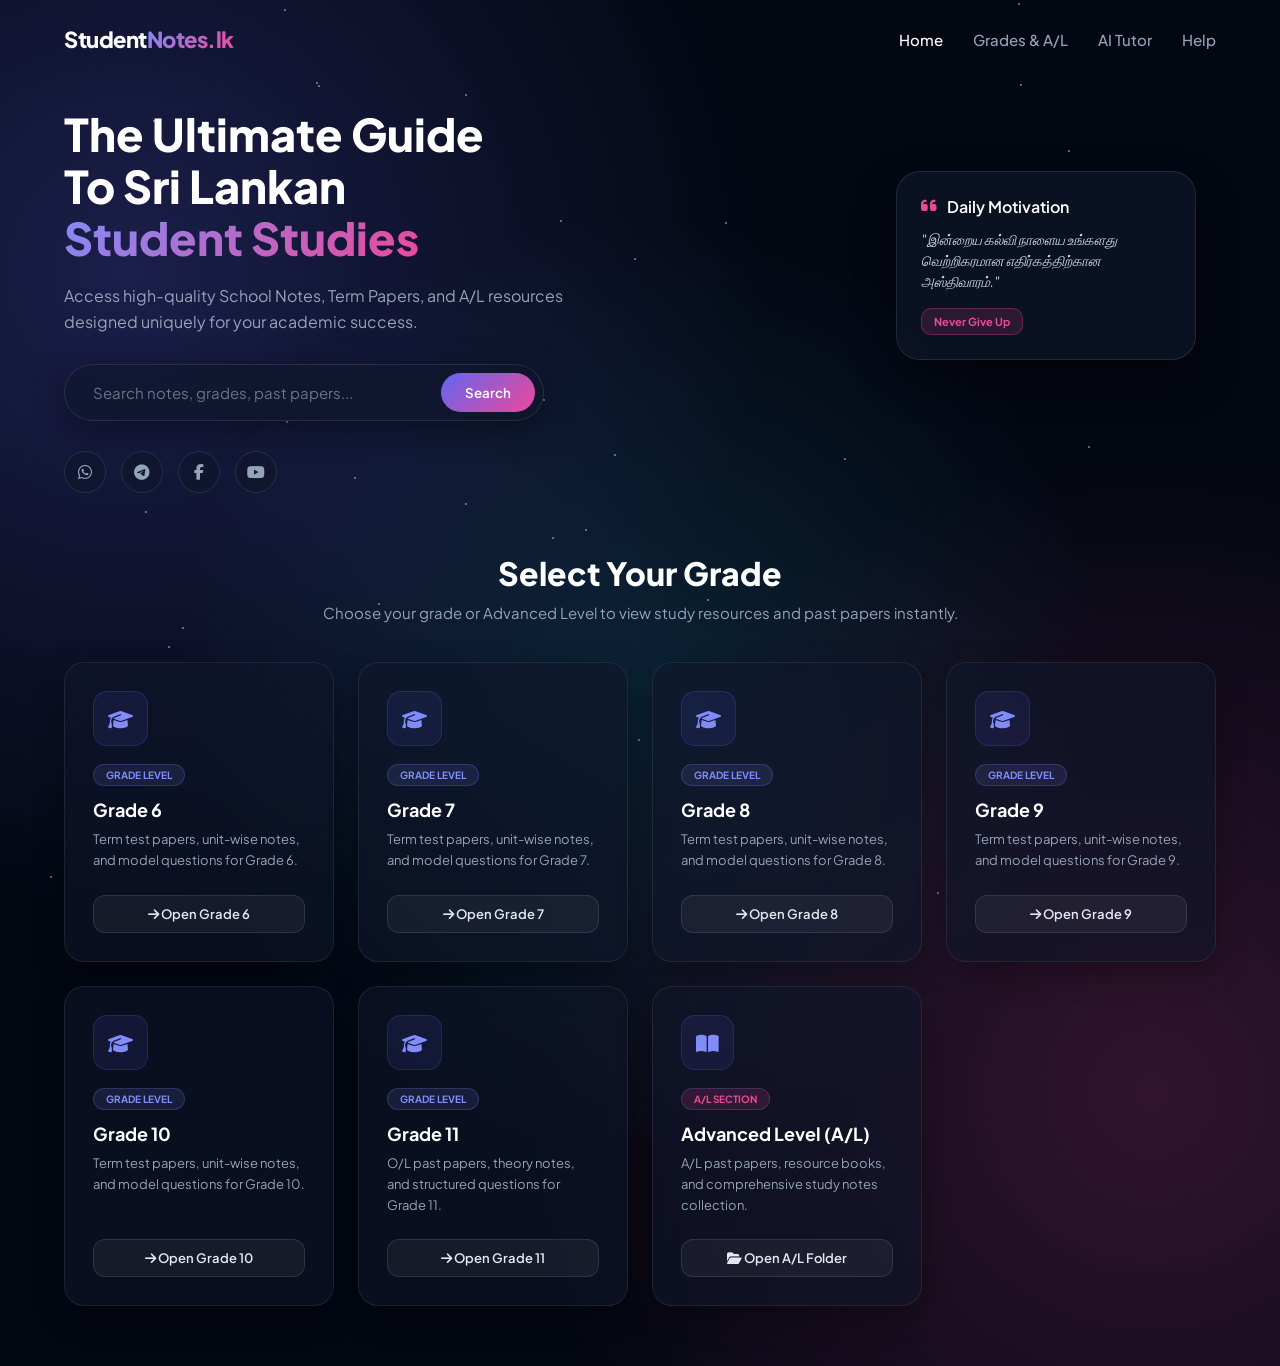
==== index.html @ 85760f51 "Update index.html" ====
<!DOCTYPE html>
<html lang="ta">
<head>
    <meta charset="UTF-8">
    <meta name="viewport" content="width=device-width, initial-scale=1.0">
    <title>StudentNotes.lk | Sri Lanka's Study Hub</title>
    <link rel="stylesheet" href="style.css">
    <link href="https://fonts.googleapis.com/css2?family=Plus+Jakarta+Sans:wght@400;500;600;700;800&display=swap" rel="stylesheet">
    <link rel="stylesheet" href="https://cdnjs.cloudflare.com/ajax/libs/font-awesome/6.4.0/css/all.min.css">
    <style>
        /* AI Tutor Modal Styles */
        .ai-modal {
            display: none;
            position: fixed;
            top: 0;
            left: 0;
            width: 100%;
            height: 100%;
            background: rgba(3, 7, 18, 0.8);
            backdrop-filter: blur(8px);
            z-index: 1000;
            justify-content: center;
            align-items: center;
        }
        .ai-modal-content {
            background: rgba(15, 23, 42, 0.95);
            border: 1px solid rgba(255, 255, 255, 0.1);
            width: 90%;
            max-width: 480px;
            border-radius: 24px;
            padding: 24px;
            box-shadow: 0 20px 40px rgba(0, 0, 0, 0.5);
            color: #ffffff;
        }
        .ai-modal-header {
            display: flex;
            justify-content: space-between;
            align-items: center;
            margin-bottom: 20px;
        }
        .ai-modal-header h3 {
            font-size: 18px;
            color: #818cf8;
        }
        .close-btn {
            background: transparent;
            border: none;
            color: #94a3b8;
            font-size: 20px;
            cursor: pointer;
        }
        .ai-chat-box {
            background: rgba(3, 7, 18, 0.6);
            border: 1px solid rgba(255, 255, 255, 0.05);
            border-radius: 16px;
            padding: 15px;
            height: 280px;
            overflow-y: auto;
            margin-bottom: 15px;
            display: flex;
            flex-direction: column;
            gap: 12px;
            font-size: 14px;
        }
        .ai-msg {
            background: rgba(129, 140, 248, 0.15);
            padding: 10px 14px;
            border-radius: 12px;
            color: #e2e8f0;
            max-width: 85%;
            line-height: 1.5;
        }
        .user-msg {
            background: rgba(236, 72, 153, 0.15);
            padding: 10px 14px;
            border-radius: 12px;
            color: #e2e8f0;
            max-width: 85%;
            align-self: flex-end;
            line-height: 1.5;
        }
        .ai-input-area {
            display: flex;
            gap: 10px;
        }
        .ai-input-area input {
            flex: 1;
            background: rgba(3, 7, 18, 0.8);
            border: 1px solid rgba(255, 255, 255, 0.1);
            padding: 10px 15px;
            border-radius: 12px;
            color: #fff;
            outline: none;
            font-size: 14px;
        }
        .ai-input-area button {
            background: linear-gradient(135deg, #6366f1, #ec4899);
            color: white;
            border: none;
            padding: 10px 18px;
            border-radius: 12px;
            font-weight: 600;
            cursor: pointer;
        }
    </style>
</head>
<body>

    <!-- Live Stars Container (Live Wallpaper Effect) -->
    <div id="stars-container"></div>

    <!-- Navigation Bar -->
    <header class="navbar">
        <div class="logo">Student<span>Notes.lk</span></div>
        <nav class="nav-links">
            <a href="index.html" class="active">Home</a>
            <a href="#resources">Grades & A/L</a>
            <a href="#" onclick="openAITutor(event)">AI Tutor</a>
            <a href="#">Help</a>
        </nav>
    </header>

    <!-- Main Hero Section -->
    <section class="hero-section">
        <div class="hero-left">
            <h1>The Ultimate Guide <br>To Sri Lankan <br><span>Student Studies</span></h1>
            <p>Access high-quality School Notes, Term Papers, and A/L resources designed uniquely for your academic success.</p>
            
            <div class="subscribe-box">
                <input type="text" placeholder="Search notes, grades, past papers...">
                <button class="btn-enter">Search</button>
            </div>

            <div class="social-icons">
                <a href="#"><i class="fa-brands fa-whatsapp"></i></a>
                <a href="#"><i class="fa-brands fa-telegram"></i></a>
                <a href="#"><i class="fa-brands fa-facebook-f"></i></a>
                <a href="#"><i class="fa-brands fa-youtube"></i></a>
            </div>
        </div>

        <!-- Daily Motivation Card -->
        <div class="hero-right">
            <div class="floating-card card-1">
                <div class="card-header">
                    <i class="fa-solid fa-quote-left"></i>
                    <span>Daily Motivation</span>
                </div>
                <p class="card-text">"இன்றைய கல்வி நாளைய உங்களது வெற்றிகரமான எதிர்கத்திற்கான அஸ்திவாரம்."</p>
                <div class="ai-badge">Never Give Up</div>
            </div>
        </div>
    </section>

    <!-- Resources Section -->
    <section class="resources-section" id="resources">
        <div class="section-header">
            <h2>Select Your Grade</h2>
            <p>Choose your grade or Advanced Level to view study resources and past papers instantly.</p>
        </div>

        <div class="resource-grid">
            <!-- Grade 6 -->
            <div class="resource-card" onclick="openGradePage('Grade 6')">
                <div class="res-icon"><i class="fa-solid fa-graduation-cap"></i></div>
                <span class="badge">Grade Level</span>
                <h3>Grade 6</h3>
                <p>Term test papers, unit-wise notes, and model questions for Grade 6.</p>
                <div class="btn-download"><i class="fa-solid fa-arrow-right"></i> Open Grade 6</div>
            </div>

            <!-- Grade 7 -->
            <div class="resource-card" onclick="openGradePage('Grade 7')">
                <div class="res-icon"><i class="fa-solid fa-graduation-cap"></i></div>
                <span class="badge">Grade Level</span>
                <h3>Grade 7</h3>
                <p>Term test papers, unit-wise notes, and model questions for Grade 7.</p>
                <div class="btn-download"><i class="fa-solid fa-arrow-right"></i> Open Grade 7</div>
            </div>

            <!-- Grade 8 -->
            <div class="resource-card" onclick="openGradePage('Grade 8')">
                <div class="res-icon"><i class="fa-solid fa-graduation-cap"></i></div>
                <span class="badge">Grade Level</span>
                <h3>Grade 8</h3>
                <p>Term test papers, unit-wise notes, and model questions for Grade 8.</p>
                <div class="btn-download"><i class="fa-solid fa-arrow-right"></i> Open Grade 8</div>
            </div>

            <!-- Grade 9 -->
            <div class="resource-card" onclick="openGradePage('Grade 9')">
                <div class="res-icon"><i class="fa-solid fa-graduation-cap"></i></div>
                <span class="badge">Grade Level</span>
                <h3>Grade 9</h3>
                <p>Term test papers, unit-wise notes, and model questions for Grade 9.</p>
                <div class="btn-download"><i class="fa-solid fa-arrow-right"></i> Open Grade 9</div>
            </div>

            <!-- Grade 10 -->
            <div class="resource-card" onclick="openGradePage('Grade 10')">
                <div class="res-icon"><i class="fa-solid fa-graduation-cap"></i></div>
                <span class="badge">Grade Level</span>
                <h3>Grade 10</h3>
                <p>Term test papers, unit-wise notes, and model questions for Grade 10.</p>
                <div class="btn-download"><i class="fa-solid fa-arrow-right"></i> Open Grade 10</div>
            </div>

            <!-- Grade 11 -->
            <div class="resource-card" onclick="openGradePage('Grade 11')">
                <div class="res-icon"><i class="fa-solid fa-graduation-cap"></i></div>
                <span class="badge">Grade Level</span>
                <h3>Grade 11</h3>
                <p>O/L past papers, theory notes, and structured questions for Grade 11.</p>
                <div class="btn-download"><i class="fa-solid fa-arrow-right"></i> Open Grade 11</div>
            </div>

            <!-- Advanced Level (A/L) -->
            <div class="resource-card" onclick="window.open('https://drive.google.com/drive/folders/1j67V_FMNa8408ADqx88VhnycZk-hFXDH?usp=drive_link', '_blank')">
                <div class="res-icon"><i class="fa-solid fa-book-open"></i></div>
                <span class="badge" style="color: #ec4899; background: rgba(236,72,153,0.15);">A/L Section</span>
                <h3>Advanced Level (A/L)</h3>
                <p>A/L past papers, resource books, and comprehensive study notes collection.</p>
                <div class="btn-download"><i class="fa-solid fa-folder-open"></i> Open A/L Folder</div>
            </div>
        </div>
    </section>

    <!-- AI Tutor Popup Modal -->
    <div id="aiModal" class="ai-modal">
        <div class="ai-modal-content">
            <div class="ai-modal-header">
                <h3><i class="fa-solid fa-robot"></i> StudentNotes AI Tutor</h3>
                <button class="close-btn" onclick="closeAITutor()">&times;</button>
            </div>
            <div class="ai-chat-box" id="aiChatBox">
                <div class="ai-msg">வணக்கம்! நான் உங்களது AI Tutor. இலங்கைச் பாடத்திட்டக் கல்வி சந்தேகங்களைக் கேட்கலாம்.</div>
            </div>
            <div class="ai-input-area">
                <input type="text" id="aiUserInput" placeholder="உங்கள் கேள்வியைக் கேட்கவும்..." onkeypress="handleKeyPress(event)">
                <button onclick="sendAIMessage()">Send</button>
            </div>
        </div>
    </div>

    <!-- JavaScript with Gemini API Integration -->
    <script>
        function openGradePage(gradeName) {
            localStorage.setItem('selectedGrade', gradeName);
            window.location.href = 'grade-detail.html';
        }

        function openAITutor(event) {
            event.preventDefault();
            document.getElementById('aiModal').style.display = 'flex';
        }

        function closeAITutor() {
            document.getElementById('aiModal').style.display = 'none';
        }

        function handleKeyPress(event) {
            if (event.key === 'Enter') {
                sendAIMessage();
            }
        }

        async function sendAIMessage() {
            const inputField = document.getElementById('aiUserInput');
            const chatBox = document.getElementById('aiChatBox');
            const userText = inputField.value.trim();

            if (userText === '') return;

            // User Message Display
            const userDiv = document.createElement('div');
            userDiv.className = 'user-msg';
            userDiv.textContent = userText;
            chatBox.appendChild(userDiv);

            inputField.value = '';
            chatBox.scrollTop = chatBox.scrollHeight;

            // Loading State
            const loadingDiv = document.createElement('div');
            loadingDiv.className = 'ai-msg';
            loadingDiv.id = 'loadingMsg';
            loadingDiv.textContent = "யோசிக்கிறது...";
            chatBox.appendChild(loadingDiv);
            chatBox.scrollTop = chatBox.scrollHeight;

            try {
                // IMPORTANT: Replace 'YOUR_GEMINI_API_KEY' with your actual Google Gemini API Key
                const apiKey = "YOUR_GEMINI_API_KEY"; 
                const response = await fetch(`https://generativelanguage.googleapis.com/v1beta/models/gemini-1.5-flash:generateContent?key=${apiKey}`, {
                    method: 'POST',
                    headers: { 'Content-Type': 'application/json' },
                    body: JSON.stringify({
                        contents: [{
                            parts: [{ 
                                text: "You are a helpful educational AI tutor for Sri Lankan students (Grades 6-11 and A/L). Give a clear, helpful, and concise answer in Tamil or English to the following student question: " + userText 
                            }]
                        }]
                    })
                });

                const data = await response.json();
                chatBox.removeChild(loadingDiv);

                const aiText = data.candidates?.[0]?.content?.parts?.[0]?.text || "மன்னிக்கவும், இப்போது பதிலளிக்க முடியவில்லை.";

                // AI Response Display
                const aiDiv = document.createElement('div');
                aiDiv.className = 'ai-msg';
                aiDiv.textContent = aiText;
                chatBox.appendChild(aiDiv);
                chatBox.scrollTop = chatBox.scrollHeight;

            } catch (error) {
                chatBox.removeChild(loadingDiv);
                const errorDiv = document.createElement('div');
                errorDiv.className = 'ai-msg';
                errorDiv.textContent = "இணைப்புப் பிழை ஏற்பட்டது. பின்னர் முயற்சிக்கவும்.";
                chatBox.appendChild(errorDiv);
                chatBox.scrollTop = chatBox.scrollHeight;
            }
        }

        // Search Functionality
        const searchInput = document.querySelector('.subscribe-box input');
        const searchBtn = document.querySelector('.btn-enter');
        const resourceCards = document.querySelectorAll('.resource-card');

        function performSearch() {
            const query = searchInput.value.toLowerCase().trim();
            resourceCards.forEach(card => {
                const title = card.querySelector('h3').textContent.toLowerCase();
                const desc = card.querySelector('p').textContent.toLowerCase();
                if (title.includes(query) || desc.includes(query)) {
                    card.style.display = 'flex';
                } else {
                    card.style.display = 'none';
                }
            });
        }

        searchBtn.addEventListener('click', performSearch);
        searchInput.addEventListener('keyup', () => {
            performSearch();
        });

        // Generating Dynamic Moving Stars for Live Wallpaper Effect
        const starsContainer = document.getElementById('stars-container');
        const numberOfStars = 50;

        for (let i = 0; i < numberOfStars; i++) {
            const star = document.createElement('div');
            star.className = 'star';
            star.style.top = Math.random() * 100 + 'vh';
            star.style.left = Math.random() * 100 + 'vw';
            star.style.animationDuration = (Math.random() * 3 + 2) + 's';
            star.style.animationDelay = (Math.random() * 5) + 's';
            starsContainer.appendChild(star);
        }
    </script>
</body>
</html>
---- style.css ----
* {
    margin: 0;
    padding: 0;
    box-sizing: border-box;
    font-family: 'Plus Jakarta Sans', sans-serif;
}

/* Modern Glassmorphism & Galaxy Background */
body {
    background-color: #030712;
    background-image: 
        radial-gradient(circle at 10% 20%, rgba(99, 102, 241, 0.25) 0%, transparent 40%),
        radial-gradient(circle at 90% 80%, rgba(236, 72, 153, 0.2) 0%, transparent 40%),
        radial-gradient(circle at 50% 50%, rgba(56, 189, 248, 0.15) 0%, transparent 50%);
    color: #e2e8f0;
    min-height: 100vh;
    overflow-x: hidden;
    display: flex;
    flex-direction: column;
    align-items: center;
    position: relative;
}

/* Navbar */
.navbar {
    width: 90%;
    max-width: 1200px;
    display: flex;
    justify-content: space-between;
    align-items: center;
    padding: 25px 0;
    z-index: 10;
}

.logo {
    font-size: 22px;
    font-weight: 800;
    color: #ffffff;
    letter-spacing: -0.5px;
}

.logo span {
    background: linear-gradient(135deg, #818cf8, #ec4899);
    -webkit-background-clip: text;
    -webkit-text-fill-color: transparent;
}

.nav-links {
    display: flex;
    gap: 30px;
}

.nav-links a {
    text-decoration: none;
    color: #94a3b8;
    font-size: 15px;
    font-weight: 500;
    transition: color 0.3s;
}

.nav-links a:hover, .nav-links a.active {
    color: #ffffff;
}

/* Hero Section */
.hero-section {
    width: 90%;
    max-width: 1200px;
    display: flex;
    justify-content: space-between;
    align-items: center;
    margin-top: 30px;
    gap: 40px;
    z-index: 10;
}

.hero-left {
    flex: 1;
}

.hero-left h1 {
    font-size: 45px;
    font-weight: 800;
    color: #ffffff;
    line-height: 1.15;
    margin-bottom: 20px;
}

.hero-left h1 span {
    background: linear-gradient(135deg, #818cf8, #ec4899);
    -webkit-background-clip: text;
    -webkit-text-fill-color: transparent;
}

.hero-left p {
    font-size: 16px;
    line-height: 1.6;
    color: #94a3b8;
    margin-bottom: 30px;
}

/* Modern Glass Search Box */
.subscribe-box {
    display: flex;
    background: rgba(15, 23, 42, 0.6);
    backdrop-filter: blur(12px);
    border: 1px solid rgba(255, 255, 255, 0.1);
    padding: 8px;
    border-radius: 50px;
    max-width: 480px;
    margin-bottom: 30px;
    box-shadow: 0 8px 32px rgba(0, 0, 0, 0.37);
}

.subscribe-box input {
    flex: 1;
    background: transparent;
    border: none;
    padding: 10px 20px;
    color: #ffffff;
    font-size: 15px;
    outline: none;
}

.subscribe-box input::placeholder {
    color: #64748b;
}

.btn-enter {
    background: linear-gradient(135deg, #6366f1, #ec4899);
    color: white;
    border: none;
    padding: 10px 24px;
    border-radius: 40px;
    font-weight: 600;
    cursor: pointer;
    transition: opacity 0.3s;
}

.btn-enter:hover {
    opacity: 0.9;
}

/* Social Icons */
.social-icons {
    display: flex;
    gap: 15px;
}

.social-icons a {
    width: 42px;
    height: 42px;
    background: rgba(15, 23, 42, 0.6);
    backdrop-filter: blur(12px);
    border: 1px solid rgba(255, 255, 255, 0.1);
    display: flex;
    align-items: center;
    justify-content: center;
    border-radius: 50%;
    color: #94a3b8;
    text-decoration: none;
    transition: all 0.3s;
}

.social-icons a:hover {
    color: #ffffff;
    border-color: #818cf8;
    transform: translateY(-2px);
}

/* Right Side Floating Card */
.hero-right {
    flex: 1;
    position: relative;
    height: 300px;
}

.floating-card {
    position: absolute;
    background: rgba(15, 23, 42, 0.7);
    backdrop-filter: blur(16px);
    border: 1px solid rgba(255, 255, 255, 0.1);
    border-radius: 24px;
    padding: 24px;
    box-shadow: 0 20px 40px rgba(0, 0, 0, 0.4);
}

.card-1 {
    width: 300px;
    top: 20px;
    right: 20px;
}

.card-header {
    display: flex;
    align-items: center;
    gap: 10px;
    color: #ffffff;
    font-weight: 600;
    margin-bottom: 12px;
}

.card-header i {
    color: #ec4899;
    font-size: 18px;
}

.card-text {
    font-size: 14px;
    color: #cbd5e1;
    margin-bottom: 16px;
    font-style: italic;
    line-height: 1.5;
}

.ai-badge {
    background: rgba(236, 72, 153, 0.15);
    color: #ec4899;
    border: 1px solid rgba(236, 72, 153, 0.3);
    padding: 6px 12px;
    border-radius: 10px;
    font-size: 11px;
    font-weight: 700;
    display: inline-block;
}

/* Resources Section */
.resources-section {
    width: 90%;
    max-width: 1200px;
    margin: 60px auto;
    z-index: 10;
}

.section-header {
    text-align: center;
    margin-bottom: 40px;
}

.section-header h2 {
    color: #ffffff;
    font-size: 32px;
    font-weight: 800;
    margin-bottom: 10px;
}

.section-header p {
    color: #94a3b8;
    font-size: 15px;
}

.resource-grid {
    display: grid;
    grid-template-columns: repeat(auto-fit, minmax(240px, 1fr));
    gap: 24px;
}

/* Modern Glass Cards */
.resource-card {
    background: rgba(15, 23, 42, 0.6);
    backdrop-filter: blur(16px);
    border: 1px solid rgba(255, 255, 255, 0.08);
    border-radius: 20px;
    padding: 28px;
    box-shadow: 0 10px 30px rgba(0, 0, 0, 0.3);
    display: flex;
    flex-direction: column;
    align-items: flex-start;
    transition: all 0.3s ease;
    cursor: pointer;
}

.resource-card:hover {
    transform: translateY(-6px);
    border-color: rgba(129, 140, 248, 0.4);
    box-shadow: 0 20px 40px rgba(99, 102, 241, 0.2);
}

.res-icon {
    font-size: 20px;
    color: #818cf8;
    background: rgba(99, 102, 241, 0.1);
    border: 1px solid rgba(99, 102, 241, 0.2);
    padding: 14px;
    border-radius: 14px;
    margin-bottom: 18px;
}

.badge {
    background: rgba(129, 140, 248, 0.12);
    color: #818cf8;
    border: 1px solid rgba(129, 140, 248, 0.2);
    font-size: 10px;
    font-weight: 700;
    padding: 4px 12px;
    border-radius: 20px;
    margin-bottom: 12px;
    text-transform: uppercase;
}

.resource-card h3 {
    color: #ffffff;
    font-size: 18px;
    font-weight: 700;
    margin-bottom: 8px;
}

.resource-card p {
    color: #94a3b8;
    font-size: 13px;
    line-height: 1.6;
    margin-bottom: 24px;
    flex: 1;
}

.btn-download {
    background: rgba(255, 255, 255, 0.05);
    color: #e2e8f0;
    border: 1px solid rgba(255, 255, 255, 0.1);
    text-decoration: none;
    padding: 10px 18px;
    border-radius: 12px;
    font-size: 13px;
    font-weight: 600;
    width: 100%;
    text-align: center;
    transition: all 0.3s ease;
}

.resource-card:hover .btn-download {
    color: #ffffff;
    background: linear-gradient(135deg, #6366f1, #ec4899);
    border-color: transparent;
    box-shadow: 0 4px 15px rgba(99, 102, 241, 0.4);
}

/* Live Stars Animation Styles */
#stars-container {
    position: fixed;
    top: 0;
    left: 0;
    width: 100%;
    height: 100%;
    pointer-events: none;
    z-index: 1;
    overflow: hidden;
}

.star {
    position: absolute;
    width: 2px;
    height: 2px;
    background: #ffffff;
    border-radius: 50%;
    animation: twinkleStar linear infinite;
    opacity: 0.5;
}

@keyframes twinkleStar {
    0% {
        transform: translateY(0px) scale(0.8);
        opacity: 0.2;
    }
    50% {
        transform: translateY(-20px) scale(1.2);
        opacity: 1;
    }
    100% {
        transform: translateY(-40px) scale(0.8);
        opacity: 0.2;
    }
}

/* Mobile Responsiveness */
@media (max-width: 768px) {
    .hero-section {
        flex-direction: column;
        text-align: center;
    }
    .hero-left h1 {
        font-size: 34px;
    }
    .subscribe-box {
        margin: 0 auto 30px auto;
    }
    .social-icons {
        justify-content: center;
    }
    .hero-right {
        display: none;
    }
}
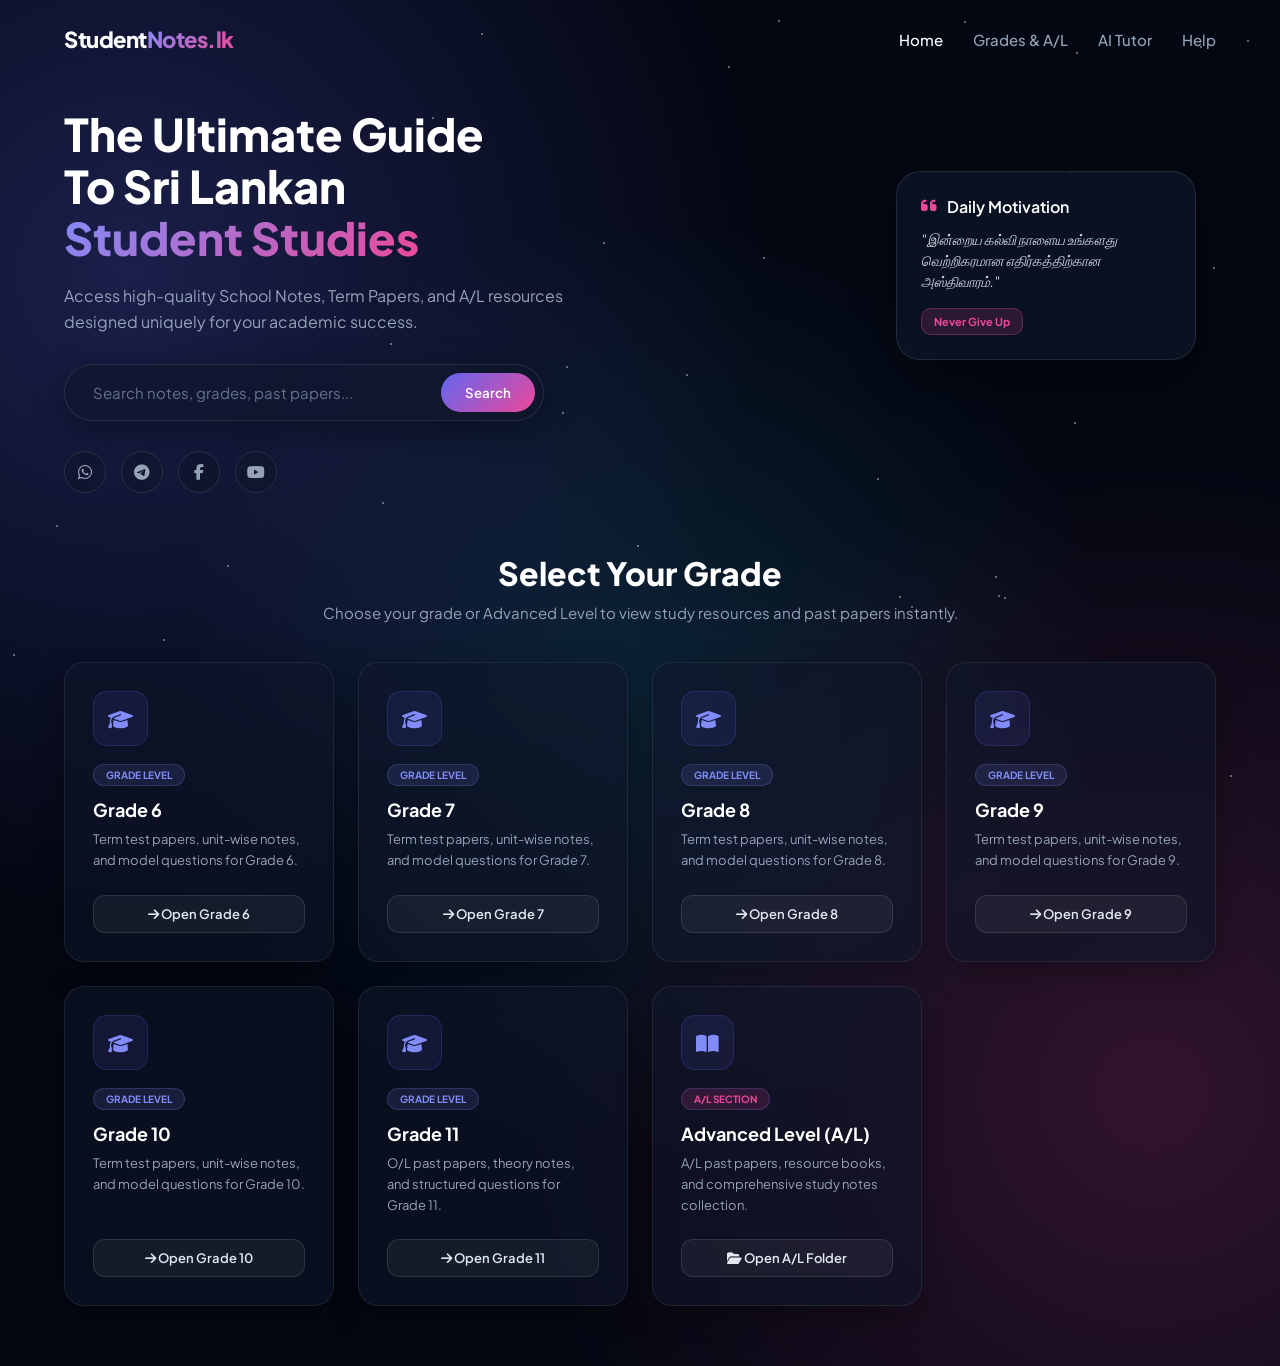
==== commit 68d5d4d3: "Update index.html" ====
--- a/index.html
+++ b/index.html
@@ -284,20 +284,21 @@
             const loadingDiv = document.createElement('div');
             loadingDiv.className = 'ai-msg';
             loadingDiv.id = 'loadingMsg';
-            loadingDiv.textContent = "யோசிக்கிறது...";
+            loadingDiv.textContent = "பதில் தயாரிக்கப்படுகிறது...";
             chatBox.appendChild(loadingDiv);
             chatBox.scrollTop = chatBox.scrollHeight;
 
             try {
-                // IMPORTANT: Replace 'YOUR_GEMINI_API_KEY' with your actual Google Gemini API Key
+                // உங்கள் AI Studio API Key-ஐ இங்கே கொடுக்கவும் (உதாரணம்: "AIzaSy...")
                 const apiKey = "YOUR_GEMINI_API_KEY"; 
+                
                 const response = await fetch(`https://generativelanguage.googleapis.com/v1beta/models/gemini-1.5-flash:generateContent?key=${apiKey}`, {
                     method: 'POST',
                     headers: { 'Content-Type': 'application/json' },
                     body: JSON.stringify({
                         contents: [{
                             parts: [{ 
-                                text: "You are a helpful educational AI tutor for Sri Lankan students (Grades 6-11 and A/L). Give a clear, helpful, and concise answer in Tamil or English to the following student question: " + userText 
+                                text: "You are an AI educational tutor for Sri Lankan students. Answer this student's question clearly in Tamil or English: " + userText 
                             }]
                         }]
                     })
@@ -306,7 +307,7 @@
                 const data = await response.json();
                 chatBox.removeChild(loadingDiv);
 
-                const aiText = data.candidates?.[0]?.content?.parts?.[0]?.text || "மன்னிக்கவும், இப்போது பதிலளிக்க முடியவில்லை.";
+                const aiText = data.candidates?.[0]?.content?.parts?.[0]?.text || "மன்னிக்கவும், உங்களது கேள்விக்கு இப்போது பதிலளிக்க முடியவில்லை.";
 
                 // AI Response Display
                 const aiDiv = document.createElement('div');
@@ -319,7 +320,7 @@
                 chatBox.removeChild(loadingDiv);
                 const errorDiv = document.createElement('div');
                 errorDiv.className = 'ai-msg';
-                errorDiv.textContent = "இணைப்புப் பிழை ஏற்பட்டது. பின்னர் முயற்சிக்கவும்.";
+                errorDiv.textContent = "இணைய இணைப்புச் சிக்கல் ஏற்பட்டுள்ளது.";
                 chatBox.appendChild(errorDiv);
                 chatBox.scrollTop = chatBox.scrollHeight;
             }
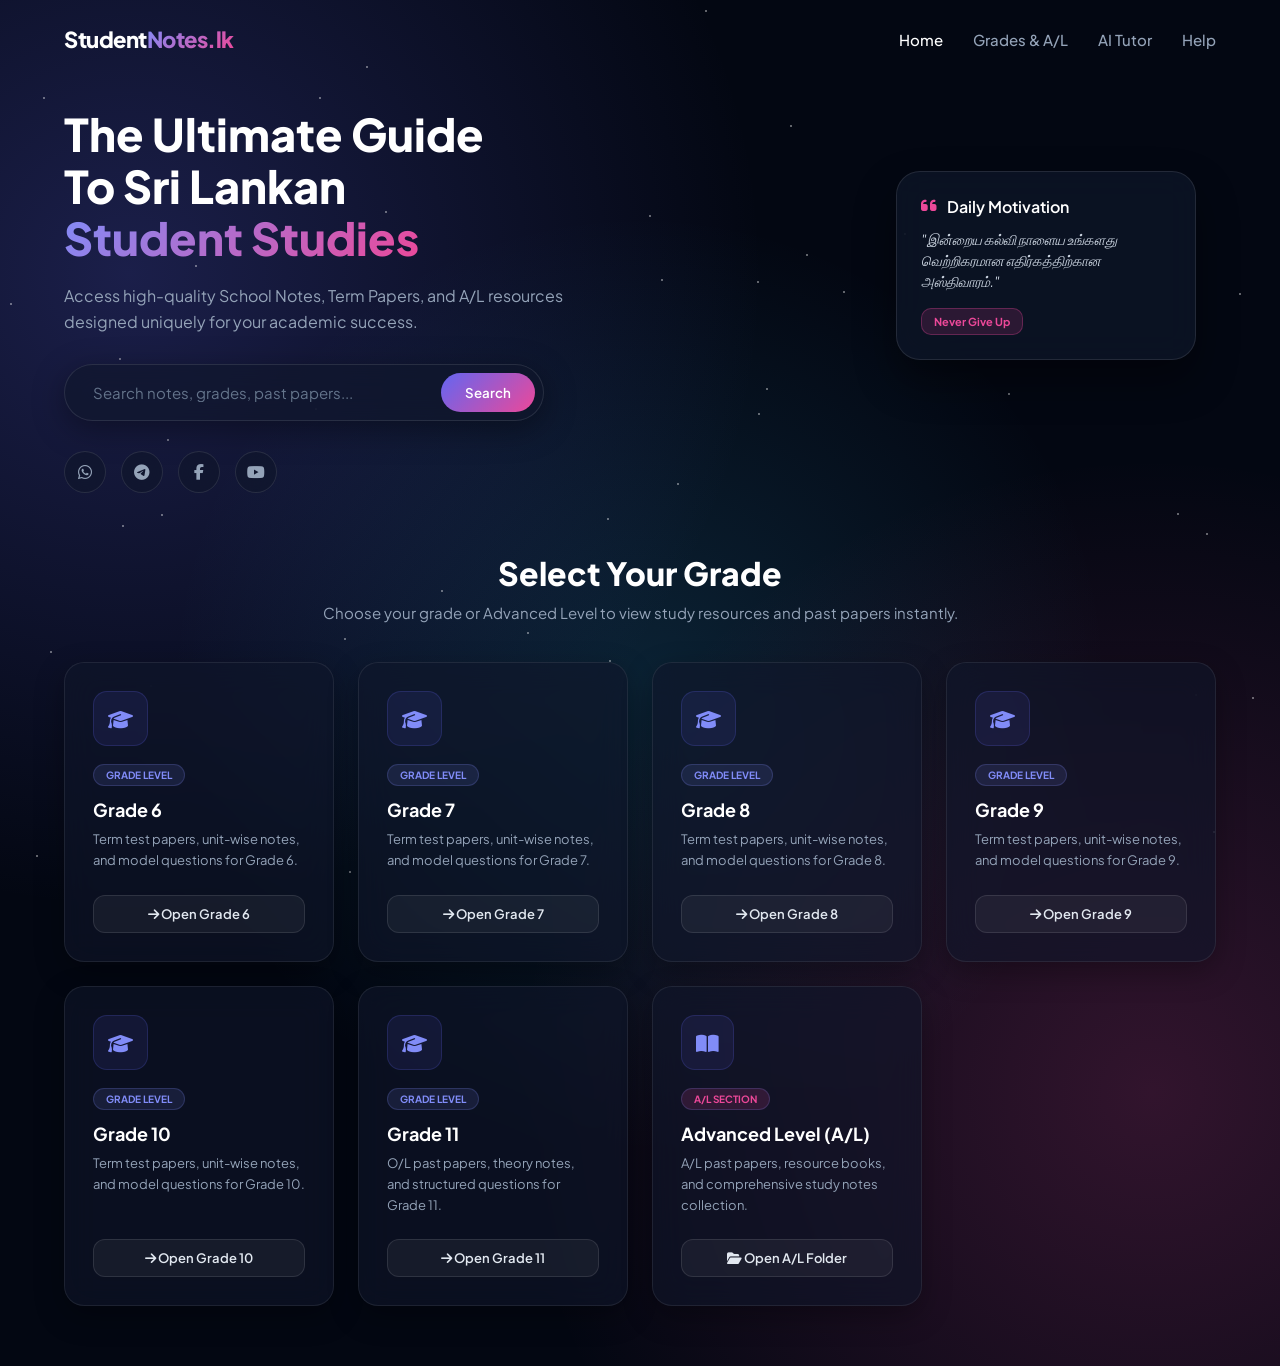
==== commit 32fe75e9: "Update index.html" ====
--- a/index.html
+++ b/index.html
@@ -152,7 +152,7 @@
         </div>
     </section>
 
-    <!-- Resources Section -->
+    <!-- Resources Section - Grades 6 to 11 & Advanced Level -->
     <section class="resources-section" id="resources">
         <div class="section-header">
             <h2>Select Your Grade</h2>
@@ -242,7 +242,7 @@
         </div>
     </div>
 
-    <!-- JavaScript with Gemini API Integration -->
+    <!-- JavaScript for Grade Selection, Search Filter, Live Stars & Smart AI Tutor -->
     <script>
         function openGradePage(gradeName) {
             localStorage.setItem('selectedGrade', gradeName);
@@ -264,19 +264,20 @@
             }
         }
 
-        async function sendAIMessage() {
+        function sendAIMessage() {
             const inputField = document.getElementById('aiUserInput');
             const chatBox = document.getElementById('aiChatBox');
-            const userText = inputField.value.trim();
+            const userText = inputField.value.trim().toLowerCase();
 
             if (userText === '') return;
 
             // User Message Display
             const userDiv = document.createElement('div');
             userDiv.className = 'user-msg';
-            userDiv.textContent = userText;
+            userDiv.textContent = inputField.value;
             chatBox.appendChild(userDiv);
 
+            const originalQuery = inputField.value;
             inputField.value = '';
             chatBox.scrollTop = chatBox.scrollHeight;
 
@@ -284,30 +285,31 @@
             const loadingDiv = document.createElement('div');
             loadingDiv.className = 'ai-msg';
             loadingDiv.id = 'loadingMsg';
-            loadingDiv.textContent = "பதில் தயாரிக்கப்படுகிறது...";
+            loadingDiv.textContent = "பதில் தேடப்படுகிறது...";
             chatBox.appendChild(loadingDiv);
             chatBox.scrollTop = chatBox.scrollHeight;
 
-            try {
-                // உங்கள் AI Studio API Key-ஐ இங்கே கொடுக்கவும் (உதாரணம்: "AIzaSy...")
-                const apiKey = "YOUR_GEMINI_API_KEY"; 
-                
-                const response = await fetch(`https://generativelanguage.googleapis.com/v1beta/models/gemini-1.5-flash:generateContent?key=${apiKey}`, {
-                    method: 'POST',
-                    headers: { 'Content-Type': 'application/json' },
-                    body: JSON.stringify({
-                        contents: [{
-                            parts: [{ 
-                                text: "You are an AI educational tutor for Sri Lankan students. Answer this student's question clearly in Tamil or English: " + userText 
-                            }]
-                        }]
-                    })
-                });
-
-                const data = await response.json();
+            setTimeout(() => {
                 chatBox.removeChild(loadingDiv);
 
-                const aiText = data.candidates?.[0]?.content?.parts?.[0]?.text || "மன்னிக்கவும், உங்களது கேள்விக்கு இப்போது பதிலளிக்க முடியவில்லை.";
+                let aiText = "இது தொடர்பான குறிப்புகள் மற்றும் பாஸ்ட் பேப்பர்கள் விரைவில் StudentNotes.lk தளத்தில் பதிவேற்றப்படும்.";
+
+                // Sri Lankan Syllabus Smart Keyword Matching
+                if (userText.includes('photosynthesis') || userText.includes('ஒளித்தொகுப்பு')) {
+                    aiText = "ஒளித்தொகுப்பு (Photosynthesis): தாவரங்கள் சூரிய ஒளி, பச்சையம் (Chlorophyll), காபனொட்சைட்டு மற்றும் நீர் ஆகியவற்றைப் பயன்படுத்தி குளுக்கோஸைத் தயாரித்து ஒட்சிசியனை வெளியேற்றும் செயலாகும்.";
+                } else if (userText.includes('newton') || userText.includes('நியூட்டன்') || userText.includes('இயக்க விதி')) {
+                    aiText = "நியூட்டனின் இயக்க விதிகள் மூன்று ஆகும்:\n1. முதலாம் விதி (சடத்துவ விதி)\n2. இரண்டாம் விதி (F = ma)\n3. மூன்றாம் விதி (ஒவ்வொரு வினைக்கும் சமனான எதிர் வினை உண்டு)";
+                } else if (userText.includes('grade 10') || userText.includes('தரம் 10')) {
+                    aiText = "தரம் 10 மாணவர்களுக்கான கணிதம், அறிவியல் மற்றும் வரலாறு பாடக் குறிப்புகள் முகப்புப் பக்கத்தில் உள்ள 'Grade 10' கார்டில் உள்ளன.";
+                } else if (userText.includes('grade 11') || userText.includes('தரம் 11') || userText.includes('o/l')) {
+                    aiText = "தரம் 11 (O/L) மாணவர்களுக்கான கடந்த கால வினாத்தாள்கள் (Past Papers) 'Grade 11' கார்டில் கொடுக்கப்பட்டுள்ளன.";
+                } else if (userText.includes('a/l') || userText.includes('advanced level') || userText.includes('advanced')) {
+                    aiText = "Advanced Level (A/L) மாணவர்களுக்கான அனைத்துப் பாஸ்ட் பேப்பர்கள் மற்றும் ரிசோர்ஸ் புக்ஸ்கள் முகப்பில் உள்ள 'Advanced Level (A/L)' கூகுள் டிரைவ் லிங்கில் உள்ளன.";
+                } else if (userText.includes('hello') || userText.includes('hi') || userText.includes('வணக்கம்')) {
+                    aiText = "வணக்கம்! நான் StudentNotes.lk AI Tutor. இலங்கைச் பாடத்திட்டக் கல்வி சந்தேகங்களை என்னிடம் கேட்கலாம்.";
+                } else {
+                    aiText = `"${originalQuery}" பற்றிய தகவல்கள் StudentNotes.lk தளத்தில் உள்ள நோட்ஸ்கள் மற்றும் A/L டிரைவ் ஃபோல்டரில் உள்ளன. அதைப் பார்வையிடவும்.`;
+                }
 
                 // AI Response Display
                 const aiDiv = document.createElement('div');
@@ -315,15 +317,7 @@
                 aiDiv.textContent = aiText;
                 chatBox.appendChild(aiDiv);
                 chatBox.scrollTop = chatBox.scrollHeight;
-
-            } catch (error) {
-                chatBox.removeChild(loadingDiv);
-                const errorDiv = document.createElement('div');
-                errorDiv.className = 'ai-msg';
-                errorDiv.textContent = "இணைய இணைப்புச் சிக்கல் ஏற்பட்டுள்ளது.";
-                chatBox.appendChild(errorDiv);
-                chatBox.scrollTop = chatBox.scrollHeight;
-            }
+            }, 600);
         }
 
         // Search Functionality
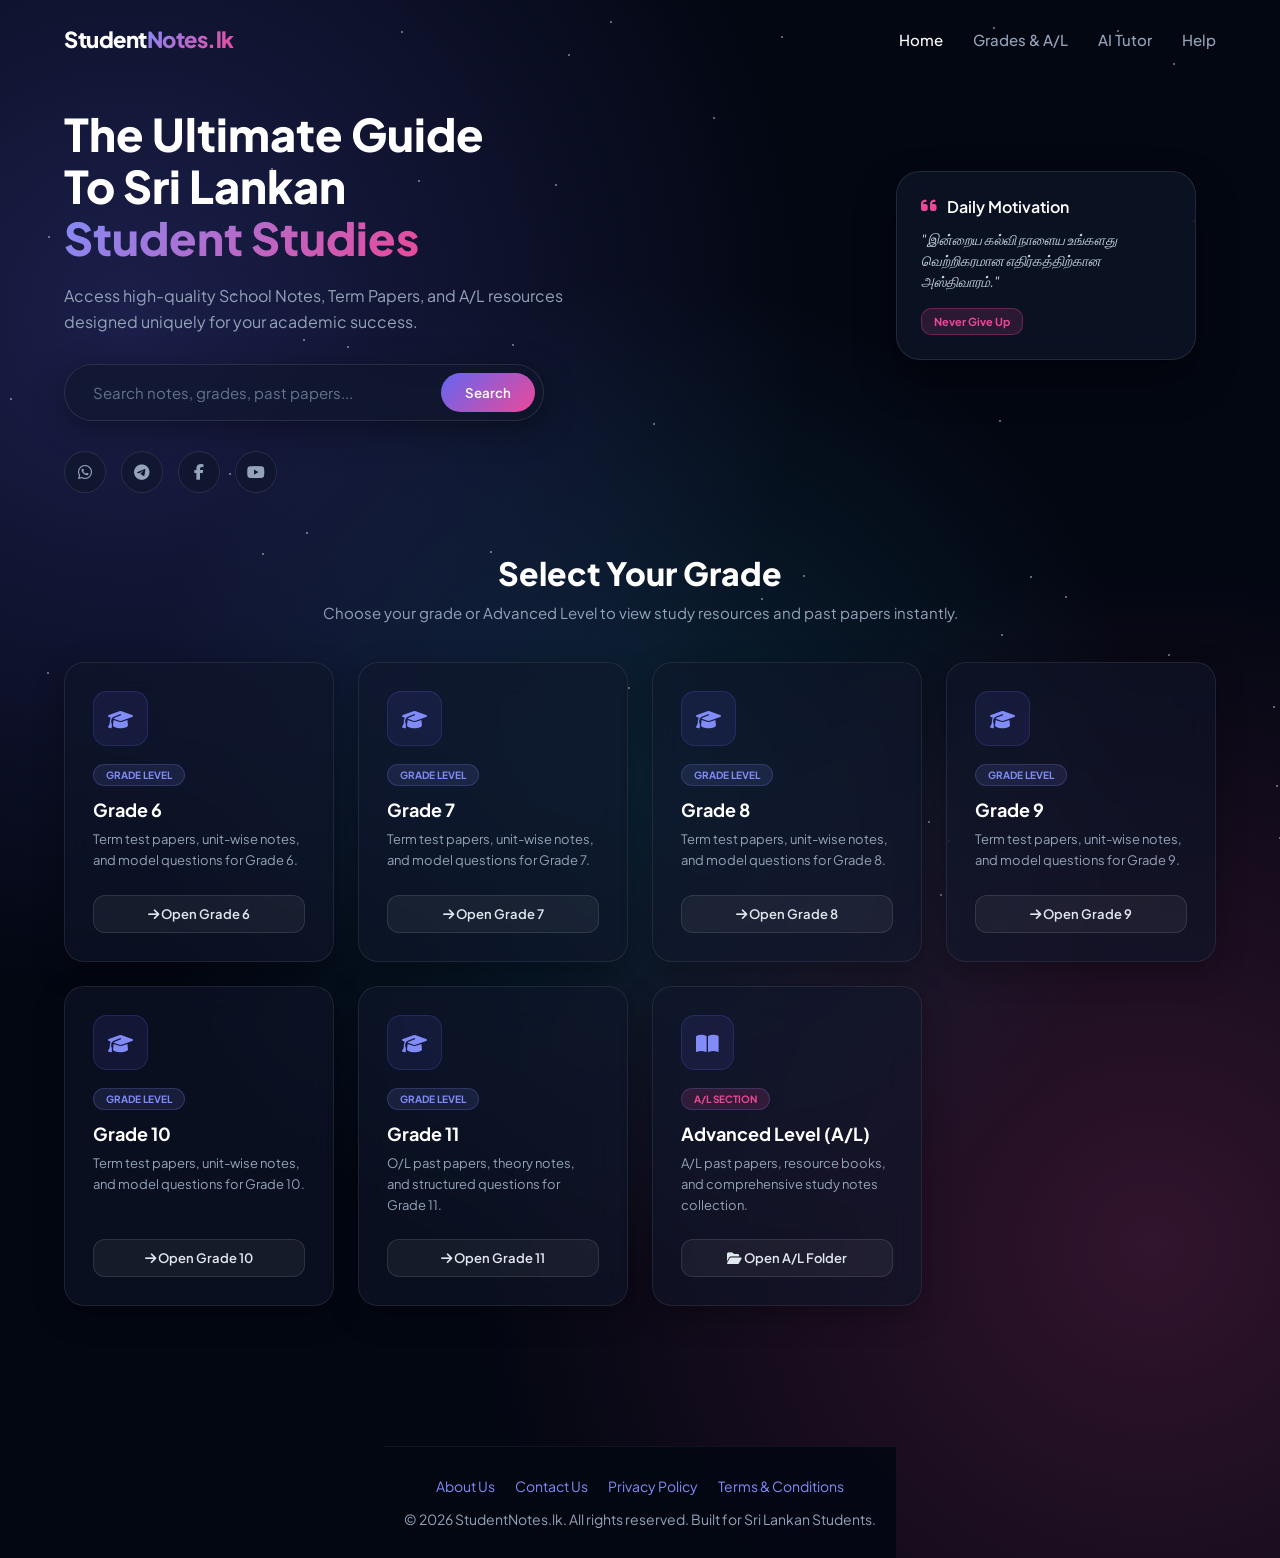
==== commit d5da6574: "Update index.html" ====
--- a/index.html
+++ b/index.html
@@ -81,32 +81,62 @@
         }
         .ai-input-area {
             display: flex;
-            gap: 10px;
-        }
-        .ai-input-area input {
+            gap: 8px;
+            align-items: center;
+        }
+        .ai-input-area input[type="text"] {
             flex: 1;
             background: rgba(3, 7, 18, 0.8);
             border: 1px solid rgba(255, 255, 255, 0.1);
-            padding: 10px 15px;
+            padding: 10px 12px;
             border-radius: 12px;
             color: #fff;
             outline: none;
             font-size: 14px;
         }
-        .ai-input-area button {
+        .upload-icon-btn {
+            background: rgba(255, 255, 255, 0.1);
+            border: 1px solid rgba(255, 255, 255, 0.1);
+            color: #818cf8;
+            padding: 10px 12px;
+            border-radius: 12px;
+            cursor: pointer;
+            font-size: 16px;
+            transition: 0.3s;
+        }
+        .upload-icon-btn:hover {
+            background: rgba(129, 140, 248, 0.2);
+        }
+        .ai-input-area button.send-btn {
             background: linear-gradient(135deg, #6366f1, #ec4899);
             color: white;
             border: none;
-            padding: 10px 18px;
+            padding: 10px 15px;
             border-radius: 12px;
             font-weight: 600;
             cursor: pointer;
         }
+        .pdf-file-card {
+            background: rgba(255, 255, 255, 0.05);
+            border: 1px dashed rgba(255, 255, 255, 0.2);
+            padding: 8px 12px;
+            border-radius: 8px;
+            display: flex;
+            align-items: center;
+            gap: 10px;
+            margin-top: 5px;
+            color: #cbd5e1;
+            font-size: 13px;
+        }
+        .pdf-file-card i {
+            color: #ef4444;
+            font-size: 18px;
+        }
     </style>
 </head>
 <body>
 
-    <!-- Live Stars Container (Live Wallpaper Effect) -->
+    <!-- Live Stars Container -->
     <div id="stars-container"></div>
 
     <!-- Navigation Bar -->
@@ -116,7 +146,7 @@
             <a href="index.html" class="active">Home</a>
             <a href="#resources">Grades & A/L</a>
             <a href="#" onclick="openAITutor(event)">AI Tutor</a>
-            <a href="#">Help</a>
+            <a href="contact.html">Help</a>
         </nav>
     </header>
 
@@ -152,7 +182,7 @@
         </div>
     </section>
 
-    <!-- Resources Section - Grades 6 to 11 & Advanced Level -->
+    <!-- Resources Section -->
     <section class="resources-section" id="resources">
         <div class="section-header">
             <h2>Select Your Grade</h2>
@@ -225,7 +255,18 @@
         </div>
     </section>
 
-    <!-- AI Tutor Popup Modal -->
+    <!-- Footer Section with Policy Links -->
+    <footer style="margin-top: 80px; padding: 30px 20px; background: rgba(3, 7, 18, 0.9); border-top: 1px solid rgba(255, 255, 255, 0.05); text-align: center; color: #94a3b8; font-size: 14px;">
+        <div style="margin-bottom: 15px; display: flex; justify-content: center; gap: 20px; flex-wrap: wrap;">
+            <a href="about.html" style="color: #818cf8; text-decoration: none;">About Us</a>
+            <a href="contact.html" style="color: #818cf8; text-decoration: none;">Contact Us</a>
+            <a href="privacy.html" style="color: #818cf8; text-decoration: none;">Privacy Policy</a>
+            <a href="terms.html" style="color: #818cf8; text-decoration: none;">Terms & Conditions</a>
+        </div>
+        <p>&copy; 2026 StudentNotes.lk. All rights reserved. Built for Sri Lankan Students.</p>
+    </footer>
+
+    <!-- AI Tutor Popup Modal with PDF Upload Support -->
     <div id="aiModal" class="ai-modal">
         <div class="ai-modal-content">
             <div class="ai-modal-header">
@@ -233,16 +274,21 @@
                 <button class="close-btn" onclick="closeAITutor()">&times;</button>
             </div>
             <div class="ai-chat-box" id="aiChatBox">
-                <div class="ai-msg">வணக்கம்! நான் உங்களது AI Tutor. இலங்கைச் பாடத்திட்டக் கல்வி சந்தேகங்களைக் கேட்கலாம்.</div>
+                <div class="ai-msg">வணக்கம்! உங்களது PDF குறிப்புகள் அல்லது கல்விச் சந்தேகங்களை என்னிடம் பகிரலாம்.</div>
             </div>
             <div class="ai-input-area">
-                <input type="text" id="aiUserInput" placeholder="உங்கள் கேள்வியைக் கேட்கவும்..." onkeypress="handleKeyPress(event)">
-                <button onclick="sendAIMessage()">Send</button>
+                <input type="text" id="aiUserInput" placeholder="கேள்வியைக் கேட்கவும் அல்லது PDF-ஐ அப்லோட் செய்யவும்..." onkeypress="handleKeyPress(event)">
+                <!-- Hidden File Input for PDF -->
+                <input type="file" id="pdfUploadInput" accept="application/pdf" style="display: none;" onchange="handlePDFUpload(event)">
+                <button type="button" class="upload-icon-btn" onclick="document.getElementById('pdfUploadInput').click()" title="Upload PDF">
+                    <i class="fa-solid fa-paperclip"></i>
+                </button>
+                <button class="send-btn" onclick="sendAIMessage()">Send</button>
             </div>
         </div>
     </div>
 
-    <!-- JavaScript for Grade Selection, Search Filter, Live Stars & Smart AI Tutor -->
+    <!-- JavaScript -->
     <script>
         function openGradePage(gradeName) {
             localStorage.setItem('selectedGrade', gradeName);
@@ -264,6 +310,42 @@
             }
         }
 
+        // Handle PDF Upload by Students
+        function handlePDFUpload(event) {
+            const file = event.target.files[0];
+            if (!file) return;
+
+            const chatBox = document.getElementById('aiChatBox');
+
+            const userDiv = document.createElement('div');
+            userDiv.className = 'user-msg';
+            userDiv.innerHTML = `PDF கோப்பு அப்லோட் செய்யப்பட்டது: <br>
+                <div class="pdf-file-card">
+                    <i class="fa-solid fa-file-pdf"></i>
+                    <span>${file.name}</span>
+                </div>`;
+            chatBox.appendChild(userDiv);
+            chatBox.scrollTop = chatBox.scrollHeight;
+
+            const loadingDiv = document.createElement('div');
+            loadingDiv.className = 'ai-msg';
+            loadingDiv.textContent = "PDF சரிபார்க்கப்படுகிறது...";
+            chatBox.appendChild(loadingDiv);
+            chatBox.scrollTop = chatBox.scrollHeight;
+
+            setTimeout(() => {
+                chatBox.removeChild(loadingDiv);
+
+                const aiDiv = document.createElement('div');
+                aiDiv.className = 'ai-msg';
+                aiDiv.textContent = `நன்றி! "${file.name}" வெற்றிகரமாகப் பெறப்பட்டது. இந்த PDF குறிப்பு StudentNotes.lk தளத்தின் மூலமாக மற்ற மாணவர்களுக்கும் பரிசீலிக்கப்படும்.`;
+                chatBox.appendChild(aiDiv);
+                chatBox.scrollTop = chatBox.scrollHeight;
+            }, 800);
+
+            event.target.value = '';
+        }
+
         function sendAIMessage() {
             const inputField = document.getElementById('aiUserInput');
             const chatBox = document.getElementById('aiChatBox');
@@ -271,7 +353,6 @@
 
             if (userText === '') return;
 
-            // User Message Display
             const userDiv = document.createElement('div');
             userDiv.className = 'user-msg';
             userDiv.textContent = inputField.value;
@@ -281,10 +362,8 @@
             inputField.value = '';
             chatBox.scrollTop = chatBox.scrollHeight;
 
-            // Loading State
             const loadingDiv = document.createElement('div');
             loadingDiv.className = 'ai-msg';
-            loadingDiv.id = 'loadingMsg';
             loadingDiv.textContent = "பதில் தேடப்படுகிறது...";
             chatBox.appendChild(loadingDiv);
             chatBox.scrollTop = chatBox.scrollHeight;
@@ -292,26 +371,24 @@
             setTimeout(() => {
                 chatBox.removeChild(loadingDiv);
 
-                let aiText = "இது தொடர்பான குறிப்புகள் மற்றும் பாஸ்ட் பேப்பர்கள் விரைவில் StudentNotes.lk தளத்தில் பதிவேற்றப்படும்.";
-
-                // Sri Lankan Syllabus Smart Keyword Matching
+                let aiText = "இது தொடர்பான குறிப்புகள் மற்றும் பாஸ்ட் பேப்பர்கள் StudentNotes.lk தளத்தில் விரைவில் சேர்க்கப்படும்.";
+
                 if (userText.includes('photosynthesis') || userText.includes('ஒளித்தொகுப்பு')) {
-                    aiText = "ஒளித்தொகுப்பு (Photosynthesis): தாவரங்கள் சூரிய ஒளி, பச்சையம் (Chlorophyll), காபனொட்சைட்டு மற்றும் நீர் ஆகியவற்றைப் பயன்படுத்தி குளுக்கோஸைத் தயாரித்து ஒட்சிசியனை வெளியேற்றும் செயலாகும்.";
-                } else if (userText.includes('newton') || userText.includes('நியூட்டன்') || userText.includes('இயக்க விதி')) {
-                    aiText = "நியூட்டனின் இயக்க விதிகள் மூன்று ஆகும்:\n1. முதலாம் விதி (சடத்துவ விதி)\n2. இரண்டாம் விதி (F = ma)\n3. மூன்றாம் விதி (ஒவ்வொரு வினைக்கும் சமனான எதிர் வினை உண்டு)";
+                    aiText = "ஒளித்தொகுப்பு (Photosynthesis): தாவரங்கள் சூரிய ஒளி, பச்சையம், காபனொட்சைட்டு மற்றும் நீர் ஆகியவற்றைப் பயன்படுத்தி குளுக்கோஸைத் தயாரித்து ஒட்சிசியனை வெளியேற்றும் செயலாகும்.";
+                } else if (userText.includes('newton') || userText.includes('நியூட்டன்')) {
+                    aiText = "நியூட்டனின் இயக்க விதிகள் 3 ஆகும்: 1. சடத்துவ விதி, 2. F=ma, 3. வினை எதிர்வினை விதி.";
                 } else if (userText.includes('grade 10') || userText.includes('தரம் 10')) {
-                    aiText = "தரம் 10 மாணவர்களுக்கான கணிதம், அறிவியல் மற்றும் வரலாறு பாடக் குறிப்புகள் முகப்புப் பக்கத்தில் உள்ள 'Grade 10' கார்டில் உள்ளன.";
-                } else if (userText.includes('grade 11') || userText.includes('தரம் 11') || userText.includes('o/l')) {
-                    aiText = "தரம் 11 (O/L) மாணவர்களுக்கான கடந்த கால வினாத்தாள்கள் (Past Papers) 'Grade 11' கார்டில் கொடுக்கப்பட்டுள்ளன.";
-                } else if (userText.includes('a/l') || userText.includes('advanced level') || userText.includes('advanced')) {
-                    aiText = "Advanced Level (A/L) மாணவர்களுக்கான அனைத்துப் பாஸ்ட் பேப்பர்கள் மற்றும் ரிசோர்ஸ் புக்ஸ்கள் முகப்பில் உள்ள 'Advanced Level (A/L)' கூகுள் டிரைவ் லிங்கில் உள்ளன.";
+                    aiText = "தரம் 10 பாடக் குறிப்புகள் முகப்புப் பக்கத்தில் உள்ள 'Grade 10' கார்டில் உள்ளன.";
+                } else if (userText.includes('grade 11') || userText.includes('o/l')) {
+                    aiText = "தரம் 11 கடந்த கால வினாத்தாள்கள் 'Grade 11' கார்டில் கொடுக்கப்பட்டுள்ளன.";
+                } else if (userText.includes('a/l') || userText.includes('advanced level')) {
+                    aiText = "A/L past papers மற்றும் resource books முகப்பில் உள்ள 'Advanced Level (A/L)' கூகுள் டிரைவ் லிங்கில் உள்ளன.";
                 } else if (userText.includes('hello') || userText.includes('hi') || userText.includes('வணக்கம்')) {
-                    aiText = "வணக்கம்! நான் StudentNotes.lk AI Tutor. இலங்கைச் பாடத்திட்டக் கல்வி சந்தேகங்களை என்னிடம் கேட்கலாம்.";
+                    aiText = "வணக்கம்! உங்களது கல்விச் சந்தேகங்களை என்னிடம் கேட்கலாம் அல்லது PDF கோப்புகளை அப்லோட் செய்யலாம்.";
                 } else {
-                    aiText = `"${originalQuery}" பற்றிய தகவல்கள் StudentNotes.lk தளத்தில் உள்ள நோட்ஸ்கள் மற்றும் A/L டிரைவ் ஃபோல்டரில் உள்ளன. அதைப் பார்வையிடவும்.`;
+                    aiText = `"${originalQuery}" பற்றிய தகவல்கள் StudentNotes.lk தளத்தில் உள்ள நோட்ஸ்களில் சரிபார்க்கவும்.`;
                 }
 
-                // AI Response Display
                 const aiDiv = document.createElement('div');
                 aiDiv.className = 'ai-msg';
                 aiDiv.textContent = aiText;
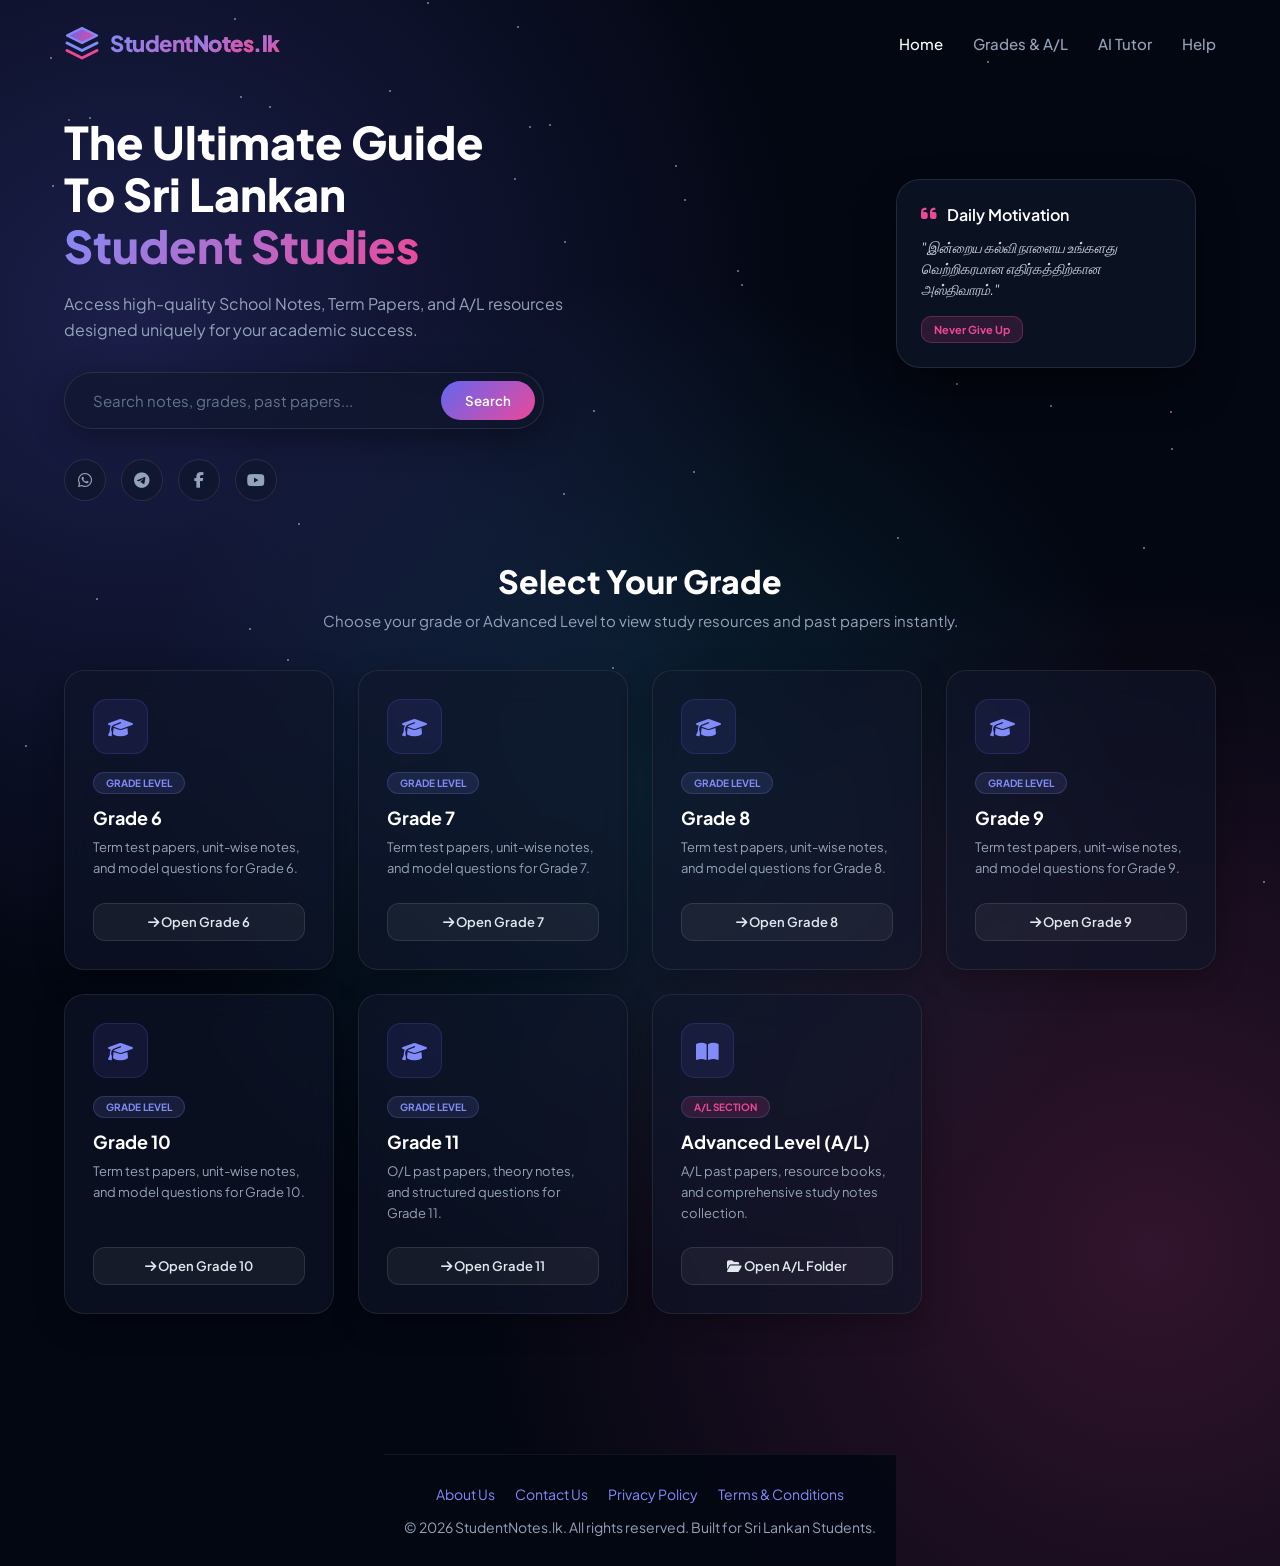
==== commit 0d957694: "Update index.html" ====
--- a/index.html
+++ b/index.html
@@ -139,9 +139,22 @@
     <!-- Live Stars Container -->
     <div id="stars-container"></div>
 
-    <!-- Navigation Bar -->
+    <!-- Navigation Bar with New Logo Design -->
     <header class="navbar">
-        <div class="logo">Student<span>Notes.lk</span></div>
+        <div class="logo" style="display: flex; align-items: center; gap: 10px; font-family: 'Plus Jakarta Sans', sans-serif; font-weight: 800; font-size: 22px; color: #ffffff;">
+            <svg width="36" height="36" viewBox="0 0 24 24" fill="none" xmlns="http://www.w3.org/2000/svg">
+                <path d="M12 2L2 7L12 12L22 7L12 2Z" fill="url(#paint0_linear)" stroke="#818cf8" stroke-width="1.5" stroke-linejoin="round"/>
+                <path d="M2 17L12 22L22 17" stroke="#ec4899" stroke-width="2" stroke-linecap="round" stroke-linejoin="round"/>
+                <path d="M2 12L12 17L22 12" stroke="#818cf8" stroke-width="2" stroke-linecap="round" stroke-linejoin="round"/>
+                <defs>
+                    <linearGradient id="paint0_linear" x1="2" y1="2" x2="22" y2="12" gradientUnits="userSpaceOnUse">
+                        <stop stop-color="#6366f1"/>
+                        <stop offset="1" stop-color="#ec4899"/>
+                    </linearGradient>
+                </defs>
+            </svg>
+            <span>Student<span style="color: #818cf8;">Notes</span><span style="color: #ec4899;">.lk</span></span>
+        </div>
         <nav class="nav-links">
             <a href="index.html" class="active">Home</a>
             <a href="#resources">Grades & A/L</a>
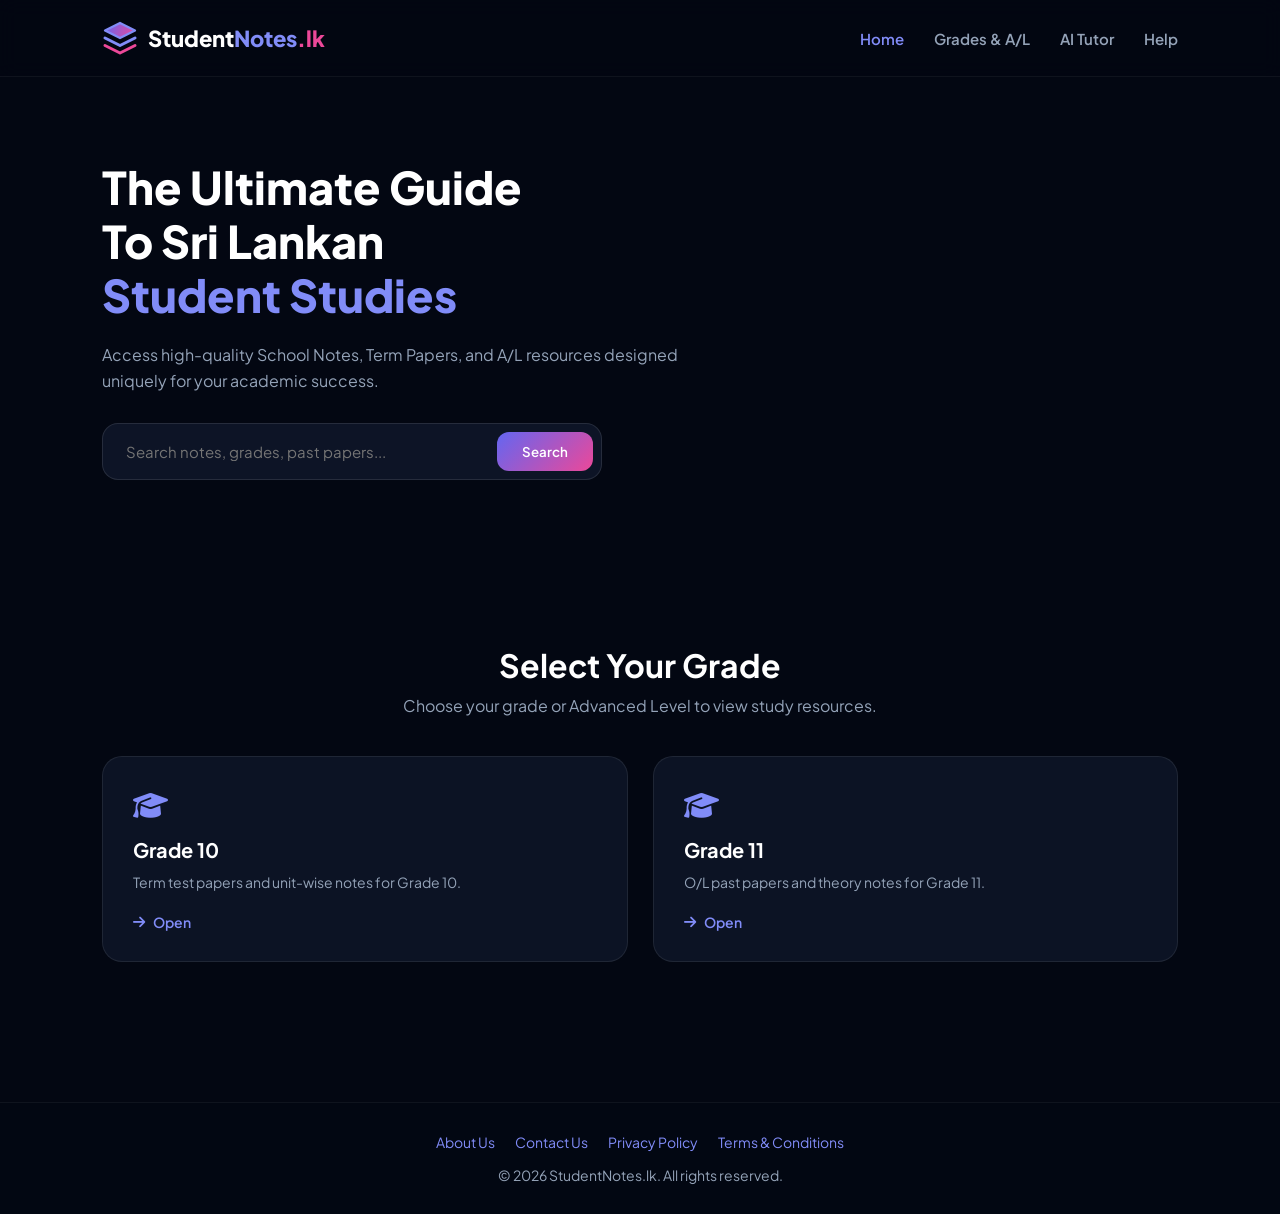
==== commit cdbeb5b3: "Update index.html" ====
--- a/index.html
+++ b/index.html
@@ -4,11 +4,161 @@
     <meta charset="UTF-8">
     <meta name="viewport" content="width=device-width, initial-scale=1.0">
     <title>StudentNotes.lk | Sri Lanka's Study Hub</title>
-    <link rel="stylesheet" href="style.css">
     <link href="https://fonts.googleapis.com/css2?family=Plus+Jakarta+Sans:wght@400;500;600;700;800&display=swap" rel="stylesheet">
     <link rel="stylesheet" href="https://cdnjs.cloudflare.com/ajax/libs/font-awesome/6.4.0/css/all.min.css">
     <style>
-        /* AI Tutor Modal Styles */
+        * {
+            margin: 0;
+            padding: 0;
+            box-sizing: border-box;
+            font-family: 'Plus Jakarta Sans', sans-serif;
+        }
+        body {
+            background-color: #030712;
+            color: #ffffff;
+            min-height: 100vh;
+            overflow-x: hidden;
+        }
+        /* Navbar Styles */
+        .navbar {
+            display: flex;
+            justify-content: space-between;
+            align-items: center;
+            padding: 20px 8%;
+            background: rgba(3, 7, 18, 0.85);
+            backdrop-filter: blur(10px);
+            position: fixed;
+            top: 0;
+            left: 0;
+            width: 100%;
+            z-index: 1000;
+            border-bottom: 1px solid rgba(255, 255, 255, 0.05);
+        }
+        .nav-links {
+            display: flex;
+            gap: 30px;
+            align-items: center;
+        }
+        .nav-links a {
+            color: #94a3b8;
+            text-decoration: none;
+            font-weight: 600;
+            font-size: 15px;
+            transition: 0.3s;
+        }
+        .nav-links a:hover, .nav-links a.active {
+            color: #818cf8;
+        }
+        /* Hero Section */
+        .hero-section {
+            padding: 160px 8% 80px 8%;
+            display: flex;
+            justify-content: space-between;
+            align-items: center;
+            flex-wrap: wrap;
+            gap: 40px;
+        }
+        .hero-left {
+            max-width: 600px;
+        }
+        .hero-left h1 {
+            font-size: 45px;
+            font-weight: 800;
+            line-height: 1.2;
+            margin-bottom: 20px;
+        }
+        .hero-left h1 span {
+            color: #818cf8;
+        }
+        .hero-left p {
+            color: #94a3b8;
+            font-size: 16px;
+            line-height: 1.6;
+            margin-bottom: 30px;
+        }
+        .subscribe-box {
+            display: flex;
+            background: rgba(15, 23, 42, 0.9);
+            border: 1px solid rgba(255, 255, 255, 0.1);
+            padding: 8px;
+            border-radius: 16px;
+            max-width: 500px;
+            margin-bottom: 25px;
+        }
+        .subscribe-box input {
+            flex: 1;
+            background: transparent;
+            border: none;
+            outline: none;
+            padding: 10px 15px;
+            color: #fff;
+            font-size: 15px;
+        }
+        .btn-enter {
+            background: linear-gradient(135deg, #6366f1, #ec4899);
+            color: white;
+            border: none;
+            padding: 10px 25px;
+            border-radius: 12px;
+            font-weight: 600;
+            cursor: pointer;
+        }
+        /* Resources Section */
+        .resources-section {
+            padding: 60px 8%;
+        }
+        .section-header {
+            text-align: center;
+            margin-bottom: 40px;
+        }
+        .section-header h2 {
+            font-size: 32px;
+            margin-bottom: 10px;
+        }
+        .section-header p {
+            color: #94a3b8;
+        }
+        .resource-grid {
+            display: grid;
+            grid-template-columns: repeat(auto-fit, minmax(260px, 1fr));
+            gap: 25px;
+        }
+        .resource-card {
+            background: rgba(15, 23, 42, 0.8);
+            border: 1px solid rgba(255, 255, 255, 0.08);
+            padding: 30px;
+            border-radius: 20px;
+            cursor: pointer;
+            transition: 0.3s;
+        }
+        .resource-card:hover {
+            transform: translateY(-5px);
+            border-color: rgba(129, 140, 248, 0.4);
+        }
+        .res-icon {
+            font-size: 28px;
+            color: #818cf8;
+            margin-bottom: 15px;
+        }
+        .resource-card h3 {
+            font-size: 20px;
+            margin-bottom: 10px;
+        }
+        .resource-card p {
+            color: #94a3b8;
+            font-size: 14px;
+            line-height: 1.5;
+            margin-bottom: 20px;
+        }
+        .btn-download {
+            color: #818cf8;
+            font-weight: 600;
+            font-size: 14px;
+            display: flex;
+            align-items: center;
+            gap: 8px;
+        }
+        /* AI Modal */
         .ai-modal {
             display: none;
             position: fixed;
@@ -18,7 +168,7 @@
             height: 100%;
             background: rgba(3, 7, 18, 0.8);
             backdrop-filter: blur(8px);
-            z-index: 1000;
+            z-index: 2000;
             justify-content: center;
             align-items: center;
         }
@@ -29,7 +179,6 @@
             max-width: 480px;
             border-radius: 24px;
             padding: 24px;
-            box-shadow: 0 20px 40px rgba(0, 0, 0, 0.5);
             color: #ffffff;
         }
         .ai-modal-header {
@@ -102,12 +251,8 @@
             border-radius: 12px;
             cursor: pointer;
             font-size: 16px;
-            transition: 0.3s;
-        }
-        .upload-icon-btn:hover {
-            background: rgba(129, 140, 248, 0.2);
-        }
-        .ai-input-area button.send-btn {
+        }
+        .send-btn {
             background: linear-gradient(135deg, #6366f1, #ec4899);
             color: white;
             border: none;
@@ -128,20 +273,13 @@
             color: #cbd5e1;
             font-size: 13px;
         }
-        .pdf-file-card i {
-            color: #ef4444;
-            font-size: 18px;
-        }
     </style>
 </head>
 <body>
 
-    <!-- Live Stars Container -->
-    <div id="stars-container"></div>
-
-    <!-- Navigation Bar with New Logo Design -->
+    <!-- Navigation Bar with Logo -->
     <header class="navbar">
-        <div class="logo" style="display: flex; align-items: center; gap: 10px; font-family: 'Plus Jakarta Sans', sans-serif; font-weight: 800; font-size: 22px; color: #ffffff;">
+        <div class="logo" style="display: flex; align-items: center; gap: 10px; font-weight: 800; font-size: 22px; color: #ffffff;">
             <svg width="36" height="36" viewBox="0 0 24 24" fill="none" xmlns="http://www.w3.org/2000/svg">
                 <path d="M12 2L2 7L12 12L22 7L12 2Z" fill="url(#paint0_linear)" stroke="#818cf8" stroke-width="1.5" stroke-linejoin="round"/>
                 <path d="M2 17L12 22L22 17" stroke="#ec4899" stroke-width="2" stroke-linecap="round" stroke-linejoin="round"/>
@@ -163,34 +301,14 @@
         </nav>
     </header>
 
-    <!-- Main Hero Section -->
+    <!-- Hero Section -->
     <section class="hero-section">
         <div class="hero-left">
             <h1>The Ultimate Guide <br>To Sri Lankan <br><span>Student Studies</span></h1>
             <p>Access high-quality School Notes, Term Papers, and A/L resources designed uniquely for your academic success.</p>
-            
             <div class="subscribe-box">
                 <input type="text" placeholder="Search notes, grades, past papers...">
                 <button class="btn-enter">Search</button>
-            </div>
-
-            <div class="social-icons">
-                <a href="#"><i class="fa-brands fa-whatsapp"></i></a>
-                <a href="#"><i class="fa-brands fa-telegram"></i></a>
-                <a href="#"><i class="fa-brands fa-facebook-f"></i></a>
-                <a href="#"><i class="fa-brands fa-youtube"></i></a>
-            </div>
-        </div>
-
-        <!-- Daily Motivation Card -->
-        <div class="hero-right">
-            <div class="floating-card card-1">
-                <div class="card-header">
-                    <i class="fa-solid fa-quote-left"></i>
-                    <span>Daily Motivation</span>
-                </div>
-                <p class="card-text">"இன்றைய கல்வி நாளைய உங்களது வெற்றிகரமான எதிர்கத்திற்கான அஸ்திவாரம்."</p>
-                <div class="ai-badge">Never Give Up</div>
             </div>
         </div>
     </section>
@@ -199,76 +317,25 @@
     <section class="resources-section" id="resources">
         <div class="section-header">
             <h2>Select Your Grade</h2>
-            <p>Choose your grade or Advanced Level to view study resources and past papers instantly.</p>
-        </div>
-
+            <p>Choose your grade or Advanced Level to view study resources.</p>
+        </div>
         <div class="resource-grid">
-            <!-- Grade 6 -->
-            <div class="resource-card" onclick="openGradePage('Grade 6')">
-                <div class="res-icon"><i class="fa-solid fa-graduation-cap"></i></div>
-                <span class="badge">Grade Level</span>
-                <h3>Grade 6</h3>
-                <p>Term test papers, unit-wise notes, and model questions for Grade 6.</p>
-                <div class="btn-download"><i class="fa-solid fa-arrow-right"></i> Open Grade 6</div>
-            </div>
-
-            <!-- Grade 7 -->
-            <div class="resource-card" onclick="openGradePage('Grade 7')">
-                <div class="res-icon"><i class="fa-solid fa-graduation-cap"></i></div>
-                <span class="badge">Grade Level</span>
-                <h3>Grade 7</h3>
-                <p>Term test papers, unit-wise notes, and model questions for Grade 7.</p>
-                <div class="btn-download"><i class="fa-solid fa-arrow-right"></i> Open Grade 7</div>
-            </div>
-
-            <!-- Grade 8 -->
-            <div class="resource-card" onclick="openGradePage('Grade 8')">
-                <div class="res-icon"><i class="fa-solid fa-graduation-cap"></i></div>
-                <span class="badge">Grade Level</span>
-                <h3>Grade 8</h3>
-                <p>Term test papers, unit-wise notes, and model questions for Grade 8.</p>
-                <div class="btn-download"><i class="fa-solid fa-arrow-right"></i> Open Grade 8</div>
-            </div>
-
-            <!-- Grade 9 -->
-            <div class="resource-card" onclick="openGradePage('Grade 9')">
-                <div class="res-icon"><i class="fa-solid fa-graduation-cap"></i></div>
-                <span class="badge">Grade Level</span>
-                <h3>Grade 9</h3>
-                <p>Term test papers, unit-wise notes, and model questions for Grade 9.</p>
-                <div class="btn-download"><i class="fa-solid fa-arrow-right"></i> Open Grade 9</div>
-            </div>
-
-            <!-- Grade 10 -->
             <div class="resource-card" onclick="openGradePage('Grade 10')">
                 <div class="res-icon"><i class="fa-solid fa-graduation-cap"></i></div>
-                <span class="badge">Grade Level</span>
                 <h3>Grade 10</h3>
-                <p>Term test papers, unit-wise notes, and model questions for Grade 10.</p>
-                <div class="btn-download"><i class="fa-solid fa-arrow-right"></i> Open Grade 10</div>
-            </div>
-
-            <!-- Grade 11 -->
+                <p>Term test papers and unit-wise notes for Grade 10.</p>
+                <div class="btn-download"><i class="fa-solid fa-arrow-right"></i> Open</div>
+            </div>
             <div class="resource-card" onclick="openGradePage('Grade 11')">
                 <div class="res-icon"><i class="fa-solid fa-graduation-cap"></i></div>
-                <span class="badge">Grade Level</span>
                 <h3>Grade 11</h3>
-                <p>O/L past papers, theory notes, and structured questions for Grade 11.</p>
-                <div class="btn-download"><i class="fa-solid fa-arrow-right"></i> Open Grade 11</div>
-            </div>
-
-            <!-- Advanced Level (A/L) -->
-            <div class="resource-card" onclick="window.open('https://drive.google.com/drive/folders/1j67V_FMNa8408ADqx88VhnycZk-hFXDH?usp=drive_link', '_blank')">
-                <div class="res-icon"><i class="fa-solid fa-book-open"></i></div>
-                <span class="badge" style="color: #ec4899; background: rgba(236,72,153,0.15);">A/L Section</span>
-                <h3>Advanced Level (A/L)</h3>
-                <p>A/L past papers, resource books, and comprehensive study notes collection.</p>
-                <div class="btn-download"><i class="fa-solid fa-folder-open"></i> Open A/L Folder</div>
+                <p>O/L past papers and theory notes for Grade 11.</p>
+                <div class="btn-download"><i class="fa-solid fa-arrow-right"></i> Open</div>
             </div>
         </div>
     </section>
 
-    <!-- Footer Section with Policy Links -->
+    <!-- Footer -->
     <footer style="margin-top: 80px; padding: 30px 20px; background: rgba(3, 7, 18, 0.9); border-top: 1px solid rgba(255, 255, 255, 0.05); text-align: center; color: #94a3b8; font-size: 14px;">
         <div style="margin-bottom: 15px; display: flex; justify-content: center; gap: 20px; flex-wrap: wrap;">
             <a href="about.html" style="color: #818cf8; text-decoration: none;">About Us</a>
@@ -276,10 +343,10 @@
             <a href="privacy.html" style="color: #818cf8; text-decoration: none;">Privacy Policy</a>
             <a href="terms.html" style="color: #818cf8; text-decoration: none;">Terms & Conditions</a>
         </div>
-        <p>&copy; 2026 StudentNotes.lk. All rights reserved. Built for Sri Lankan Students.</p>
+        <p>&copy; 2026 StudentNotes.lk. All rights reserved.</p>
     </footer>
 
-    <!-- AI Tutor Popup Modal with PDF Upload Support -->
+    <!-- AI Modal -->
     <div id="aiModal" class="ai-modal">
         <div class="ai-modal-content">
             <div class="ai-modal-header">
@@ -290,161 +357,34 @@
                 <div class="ai-msg">வணக்கம்! உங்களது PDF குறிப்புகள் அல்லது கல்விச் சந்தேகங்களை என்னிடம் பகிரலாம்.</div>
             </div>
             <div class="ai-input-area">
-                <input type="text" id="aiUserInput" placeholder="கேள்வியைக் கேட்கவும் அல்லது PDF-ஐ அப்லோட் செய்யவும்..." onkeypress="handleKeyPress(event)">
-                <!-- Hidden File Input for PDF -->
-                <input type="file" id="pdfUploadInput" accept="application/pdf" style="display: none;" onchange="handlePDFUpload(event)">
-                <button type="button" class="upload-icon-btn" onclick="document.getElementById('pdfUploadInput').click()" title="Upload PDF">
-                    <i class="fa-solid fa-paperclip"></i>
-                </button>
+                <input type="text" id="aiUserInput" placeholder="கேள்வியைக் கேட்கவும்...">
                 <button class="send-btn" onclick="sendAIMessage()">Send</button>
             </div>
         </div>
     </div>
 
-    <!-- JavaScript -->
     <script>
         function openGradePage(gradeName) {
             localStorage.setItem('selectedGrade', gradeName);
             window.location.href = 'grade-detail.html';
         }
-
         function openAITutor(event) {
             event.preventDefault();
             document.getElementById('aiModal').style.display = 'flex';
         }
-
         function closeAITutor() {
             document.getElementById('aiModal').style.display = 'none';
         }
-
-        function handleKeyPress(event) {
-            if (event.key === 'Enter') {
-                sendAIMessage();
-            }
-        }
-
-        // Handle PDF Upload by Students
-        function handlePDFUpload(event) {
-            const file = event.target.files[0];
-            if (!file) return;
-
-            const chatBox = document.getElementById('aiChatBox');
-
-            const userDiv = document.createElement('div');
-            userDiv.className = 'user-msg';
-            userDiv.innerHTML = `PDF கோப்பு அப்லோட் செய்யப்பட்டது: <br>
-                <div class="pdf-file-card">
-                    <i class="fa-solid fa-file-pdf"></i>
-                    <span>${file.name}</span>
-                </div>`;
-            chatBox.appendChild(userDiv);
-            chatBox.scrollTop = chatBox.scrollHeight;
-
-            const loadingDiv = document.createElement('div');
-            loadingDiv.className = 'ai-msg';
-            loadingDiv.textContent = "PDF சரிபார்க்கப்படுகிறது...";
-            chatBox.appendChild(loadingDiv);
-            chatBox.scrollTop = chatBox.scrollHeight;
-
-            setTimeout(() => {
-                chatBox.removeChild(loadingDiv);
-
-                const aiDiv = document.createElement('div');
-                aiDiv.className = 'ai-msg';
-                aiDiv.textContent = `நன்றி! "${file.name}" வெற்றிகரமாகப் பெறப்பட்டது. இந்த PDF குறிப்பு StudentNotes.lk தளத்தின் மூலமாக மற்ற மாணவர்களுக்கும் பரிசீலிக்கப்படும்.`;
-                chatBox.appendChild(aiDiv);
-                chatBox.scrollTop = chatBox.scrollHeight;
-            }, 800);
-
-            event.target.value = '';
-        }
-
         function sendAIMessage() {
             const inputField = document.getElementById('aiUserInput');
             const chatBox = document.getElementById('aiChatBox');
-            const userText = inputField.value.trim().toLowerCase();
-
-            if (userText === '') return;
-
+            if(inputField.value.trim() === '') return;
             const userDiv = document.createElement('div');
             userDiv.className = 'user-msg';
             userDiv.textContent = inputField.value;
             chatBox.appendChild(userDiv);
-
-            const originalQuery = inputField.value;
             inputField.value = '';
             chatBox.scrollTop = chatBox.scrollHeight;
-
-            const loadingDiv = document.createElement('div');
-            loadingDiv.className = 'ai-msg';
-            loadingDiv.textContent = "பதில் தேடப்படுகிறது...";
-            chatBox.appendChild(loadingDiv);
-            chatBox.scrollTop = chatBox.scrollHeight;
-
-            setTimeout(() => {
-                chatBox.removeChild(loadingDiv);
-
-                let aiText = "இது தொடர்பான குறிப்புகள் மற்றும் பாஸ்ட் பேப்பர்கள் StudentNotes.lk தளத்தில் விரைவில் சேர்க்கப்படும்.";
-
-                if (userText.includes('photosynthesis') || userText.includes('ஒளித்தொகுப்பு')) {
-                    aiText = "ஒளித்தொகுப்பு (Photosynthesis): தாவரங்கள் சூரிய ஒளி, பச்சையம், காபனொட்சைட்டு மற்றும் நீர் ஆகியவற்றைப் பயன்படுத்தி குளுக்கோஸைத் தயாரித்து ஒட்சிசியனை வெளியேற்றும் செயலாகும்.";
-                } else if (userText.includes('newton') || userText.includes('நியூட்டன்')) {
-                    aiText = "நியூட்டனின் இயக்க விதிகள் 3 ஆகும்: 1. சடத்துவ விதி, 2. F=ma, 3. வினை எதிர்வினை விதி.";
-                } else if (userText.includes('grade 10') || userText.includes('தரம் 10')) {
-                    aiText = "தரம் 10 பாடக் குறிப்புகள் முகப்புப் பக்கத்தில் உள்ள 'Grade 10' கார்டில் உள்ளன.";
-                } else if (userText.includes('grade 11') || userText.includes('o/l')) {
-                    aiText = "தரம் 11 கடந்த கால வினாத்தாள்கள் 'Grade 11' கார்டில் கொடுக்கப்பட்டுள்ளன.";
-                } else if (userText.includes('a/l') || userText.includes('advanced level')) {
-                    aiText = "A/L past papers மற்றும் resource books முகப்பில் உள்ள 'Advanced Level (A/L)' கூகுள் டிரைவ் லிங்கில் உள்ளன.";
-                } else if (userText.includes('hello') || userText.includes('hi') || userText.includes('வணக்கம்')) {
-                    aiText = "வணக்கம்! உங்களது கல்விச் சந்தேகங்களை என்னிடம் கேட்கலாம் அல்லது PDF கோப்புகளை அப்லோட் செய்யலாம்.";
-                } else {
-                    aiText = `"${originalQuery}" பற்றிய தகவல்கள் StudentNotes.lk தளத்தில் உள்ள நோட்ஸ்களில் சரிபார்க்கவும்.`;
-                }
-
-                const aiDiv = document.createElement('div');
-                aiDiv.className = 'ai-msg';
-                aiDiv.textContent = aiText;
-                chatBox.appendChild(aiDiv);
-                chatBox.scrollTop = chatBox.scrollHeight;
-            }, 600);
-        }
-
-        // Search Functionality
-        const searchInput = document.querySelector('.subscribe-box input');
-        const searchBtn = document.querySelector('.btn-enter');
-        const resourceCards = document.querySelectorAll('.resource-card');
-
-        function performSearch() {
-            const query = searchInput.value.toLowerCase().trim();
-            resourceCards.forEach(card => {
-                const title = card.querySelector('h3').textContent.toLowerCase();
-                const desc = card.querySelector('p').textContent.toLowerCase();
-                if (title.includes(query) || desc.includes(query)) {
-                    card.style.display = 'flex';
-                } else {
-                    card.style.display = 'none';
-                }
-            });
-        }
-
-        searchBtn.addEventListener('click', performSearch);
-        searchInput.addEventListener('keyup', () => {
-            performSearch();
-        });
-
-        // Generating Dynamic Moving Stars for Live Wallpaper Effect
-        const starsContainer = document.getElementById('stars-container');
-        const numberOfStars = 50;
-
-        for (let i = 0; i < numberOfStars; i++) {
-            const star = document.createElement('div');
-            star.className = 'star';
-            star.style.top = Math.random() * 100 + 'vh';
-            star.style.left = Math.random() * 100 + 'vw';
-            star.style.animationDuration = (Math.random() * 3 + 2) + 's';
-            star.style.animationDelay = (Math.random() * 5) + 's';
-            starsContainer.appendChild(star);
         }
     </script>
 </body>
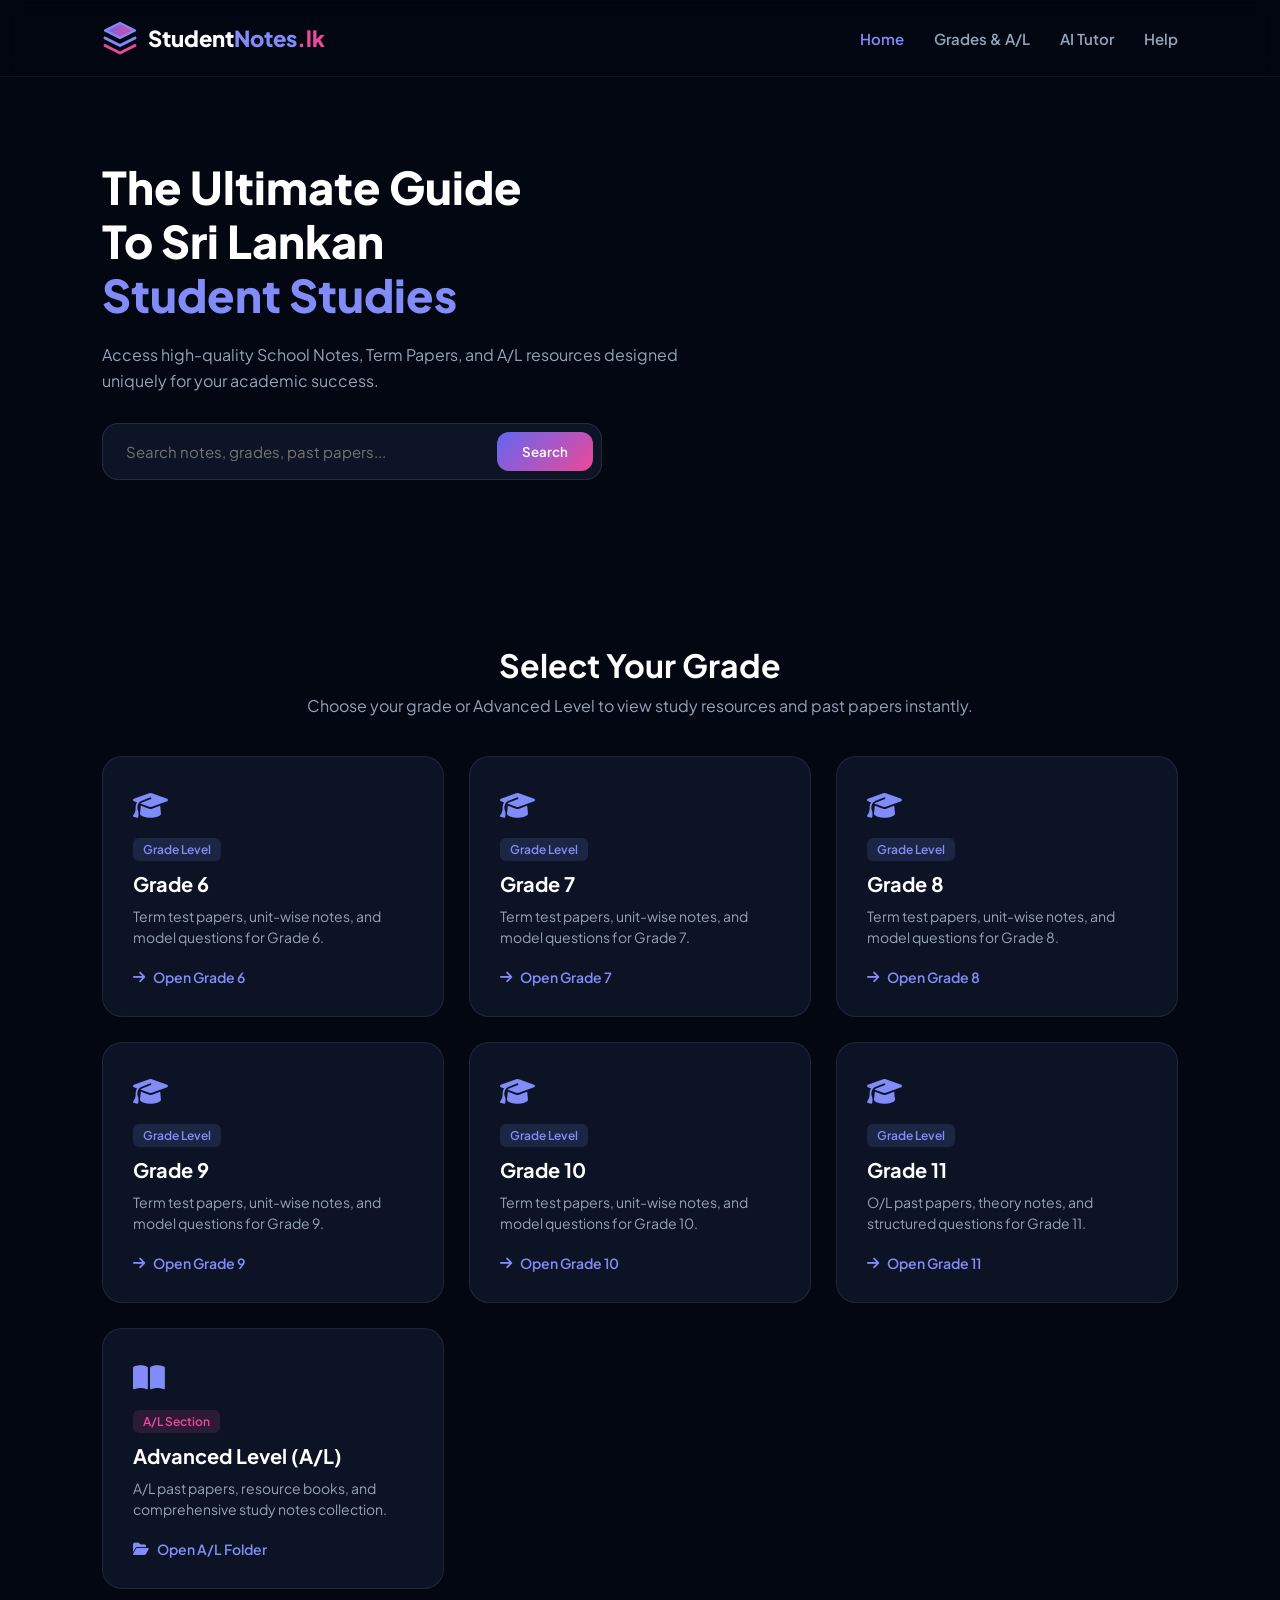
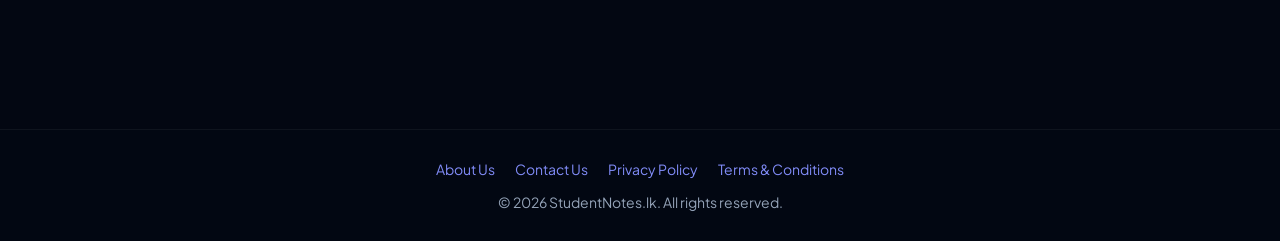
==== commit 93bbc9bf: "Update index.html" ====
--- a/index.html
+++ b/index.html
@@ -140,6 +140,16 @@
             color: #818cf8;
             margin-bottom: 15px;
         }
+        .badge {
+            display: inline-block;
+            padding: 4px 10px;
+            background: rgba(129, 140, 248, 0.15);
+            color: #818cf8;
+            font-size: 12px;
+            font-weight: 600;
+            border-radius: 6px;
+            margin-bottom: 10px;
+        }
         .resource-card h3 {
             font-size: 20px;
             margin-bottom: 10px;
@@ -243,15 +253,6 @@
             outline: none;
             font-size: 14px;
         }
-        .upload-icon-btn {
-            background: rgba(255, 255, 255, 0.1);
-            border: 1px solid rgba(255, 255, 255, 0.1);
-            color: #818cf8;
-            padding: 10px 12px;
-            border-radius: 12px;
-            cursor: pointer;
-            font-size: 16px;
-        }
         .send-btn {
             background: linear-gradient(135deg, #6366f1, #ec4899);
             color: white;
@@ -260,18 +261,6 @@
             border-radius: 12px;
             font-weight: 600;
             cursor: pointer;
-        }
-        .pdf-file-card {
-            background: rgba(255, 255, 255, 0.05);
-            border: 1px dashed rgba(255, 255, 255, 0.2);
-            padding: 8px 12px;
-            border-radius: 8px;
-            display: flex;
-            align-items: center;
-            gap: 10px;
-            margin-top: 5px;
-            color: #cbd5e1;
-            font-size: 13px;
         }
     </style>
 </head>
@@ -313,24 +302,75 @@
         </div>
     </section>
 
-    <!-- Resources Section -->
+    <!-- Resources Section (All Grades 6 to A/L) -->
     <section class="resources-section" id="resources">
         <div class="section-header">
             <h2>Select Your Grade</h2>
-            <p>Choose your grade or Advanced Level to view study resources.</p>
-        </div>
+            <p>Choose your grade or Advanced Level to view study resources and past papers instantly.</p>
+        </div>
+
         <div class="resource-grid">
+            <!-- Grade 6 -->
+            <div class="resource-card" onclick="openGradePage('Grade 6')">
+                <div class="res-icon"><i class="fa-solid fa-graduation-cap"></i></div>
+                <span class="badge">Grade Level</span>
+                <h3>Grade 6</h3>
+                <p>Term test papers, unit-wise notes, and model questions for Grade 6.</p>
+                <div class="btn-download"><i class="fa-solid fa-arrow-right"></i> Open Grade 6</div>
+            </div>
+
+            <!-- Grade 7 -->
+            <div class="resource-card" onclick="openGradePage('Grade 7')">
+                <div class="res-icon"><i class="fa-solid fa-graduation-cap"></i></div>
+                <span class="badge">Grade Level</span>
+                <h3>Grade 7</h3>
+                <p>Term test papers, unit-wise notes, and model questions for Grade 7.</p>
+                <div class="btn-download"><i class="fa-solid fa-arrow-right"></i> Open Grade 7</div>
+            </div>
+
+            <!-- Grade 8 -->
+            <div class="resource-card" onclick="openGradePage('Grade 8')">
+                <div class="res-icon"><i class="fa-solid fa-graduation-cap"></i></div>
+                <span class="badge">Grade Level</span>
+                <h3>Grade 8</h3>
+                <p>Term test papers, unit-wise notes, and model questions for Grade 8.</p>
+                <div class="btn-download"><i class="fa-solid fa-arrow-right"></i> Open Grade 8</div>
+            </div>
+
+            <!-- Grade 9 -->
+            <div class="resource-card" onclick="openGradePage('Grade 9')">
+                <div class="res-icon"><i class="fa-solid fa-graduation-cap"></i></div>
+                <span class="badge">Grade Level</span>
+                <h3>Grade 9</h3>
+                <p>Term test papers, unit-wise notes, and model questions for Grade 9.</p>
+                <div class="btn-download"><i class="fa-solid fa-arrow-right"></i> Open Grade 9</div>
+            </div>
+
+            <!-- Grade 10 -->
             <div class="resource-card" onclick="openGradePage('Grade 10')">
                 <div class="res-icon"><i class="fa-solid fa-graduation-cap"></i></div>
+                <span class="badge">Grade Level</span>
                 <h3>Grade 10</h3>
-                <p>Term test papers and unit-wise notes for Grade 10.</p>
-                <div class="btn-download"><i class="fa-solid fa-arrow-right"></i> Open</div>
-            </div>
+                <p>Term test papers, unit-wise notes, and model questions for Grade 10.</p>
+                <div class="btn-download"><i class="fa-solid fa-arrow-right"></i> Open Grade 10</div>
+            </div>
+
+            <!-- Grade 11 -->
             <div class="resource-card" onclick="openGradePage('Grade 11')">
                 <div class="res-icon"><i class="fa-solid fa-graduation-cap"></i></div>
+                <span class="badge">Grade Level</span>
                 <h3>Grade 11</h3>
-                <p>O/L past papers and theory notes for Grade 11.</p>
-                <div class="btn-download"><i class="fa-solid fa-arrow-right"></i> Open</div>
+                <p>O/L past papers, theory notes, and structured questions for Grade 11.</p>
+                <div class="btn-download"><i class="fa-solid fa-arrow-right"></i> Open Grade 11</div>
+            </div>
+
+            <!-- Advanced Level (A/L) -->
+            <div class="resource-card" onclick="window.open('https://drive.google.com/drive/folders/1j67V_FMNa8408ADqx88VhnycZk-hFXDH?usp=drive_link', '_blank')">
+                <div class="res-icon"><i class="fa-solid fa-book-open"></i></div>
+                <span class="badge" style="color: #ec4899; background: rgba(236,72,153,0.15);">A/L Section</span>
+                <h3>Advanced Level (A/L)</h3>
+                <p>A/L past papers, resource books, and comprehensive study notes collection.</p>
+                <div class="btn-download"><i class="fa-solid fa-folder-open"></i> Open A/L Folder</div>
             </div>
         </div>
     </section>
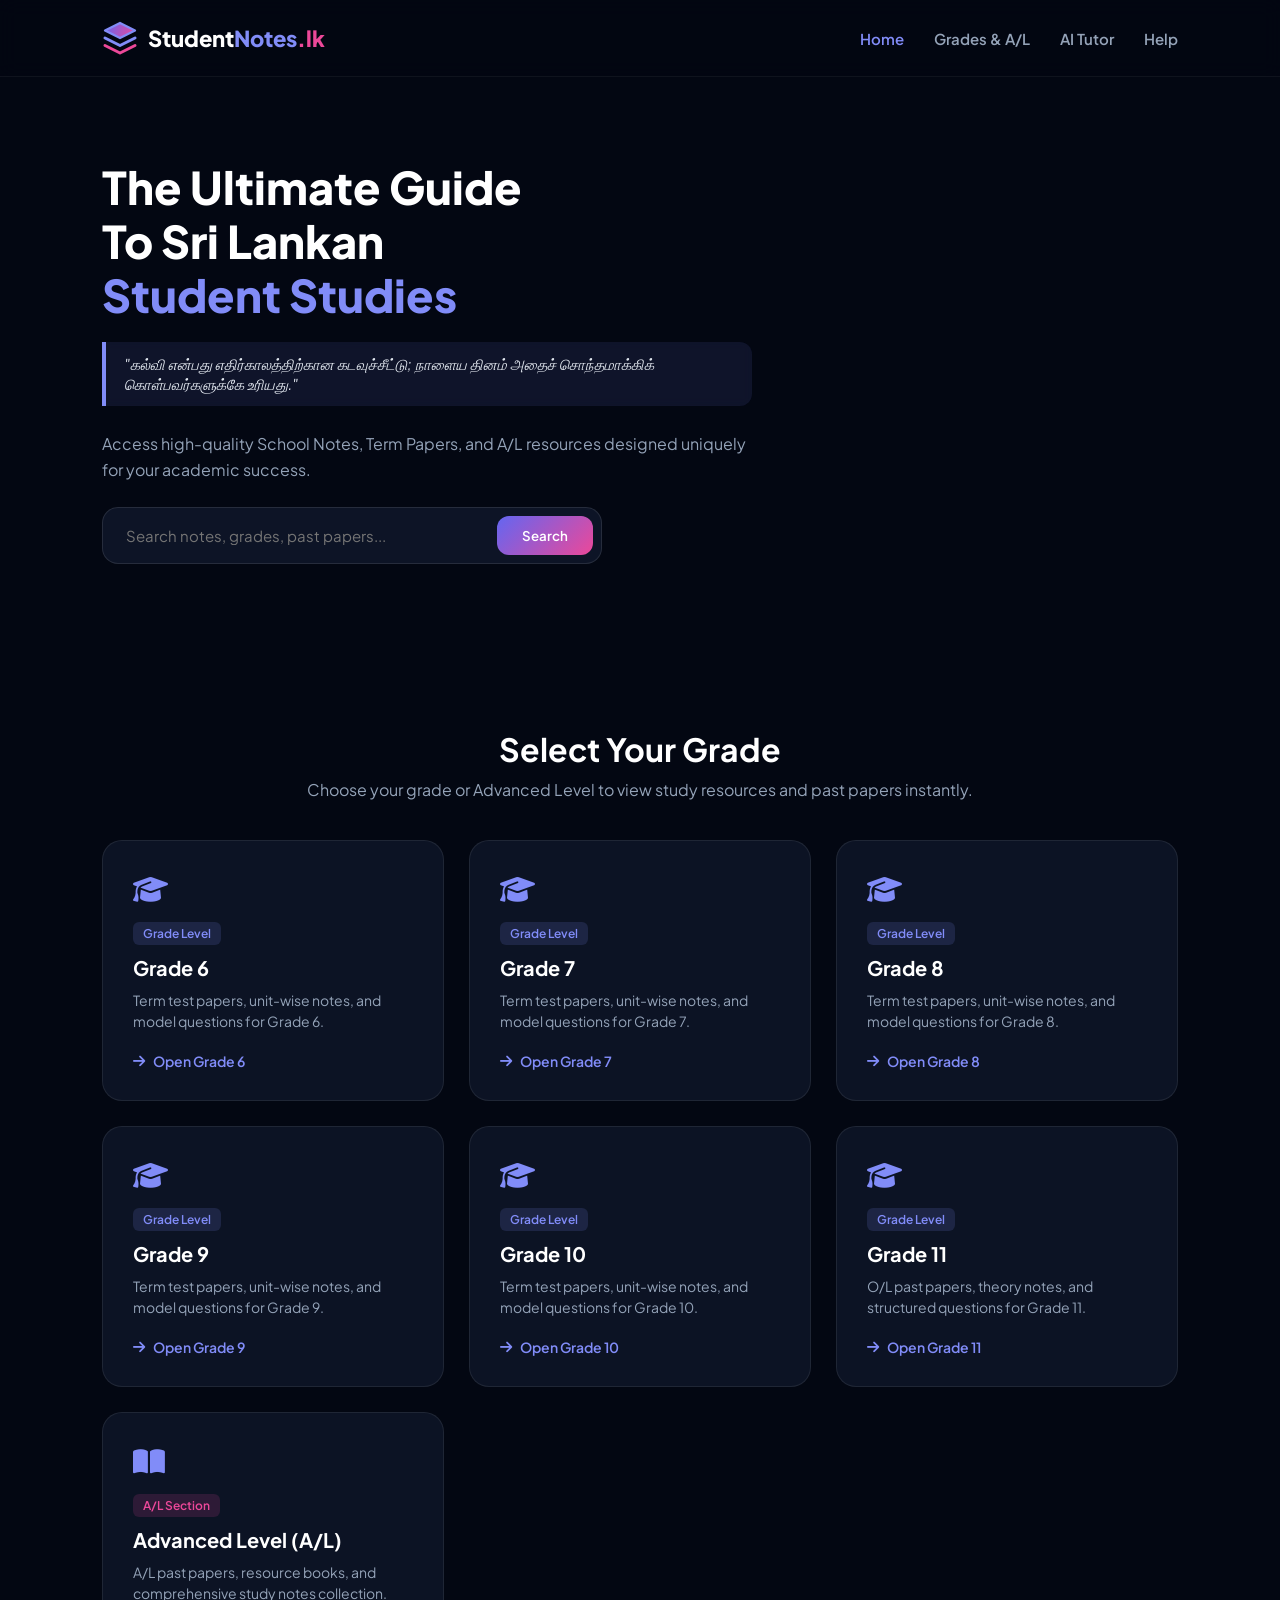
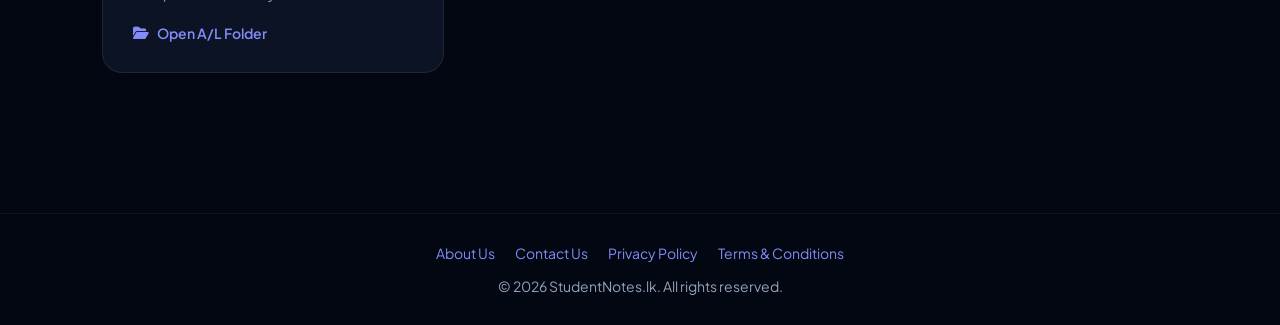
==== commit 4aa32e6d: "Update index.html" ====
--- a/index.html
+++ b/index.html
@@ -59,7 +59,7 @@
             gap: 40px;
         }
         .hero-left {
-            max-width: 600px;
+            max-width: 650px;
         }
         .hero-left h1 {
             font-size: 45px;
@@ -74,7 +74,19 @@
             color: #94a3b8;
             font-size: 16px;
             line-height: 1.6;
-            margin-bottom: 30px;
+            margin-bottom: 25px;
+        }
+        /* Motivational Quote Box Style */
+        .motivation-quote {
+            background: rgba(129, 140, 248, 0.1);
+            border-left: 4px solid #818cf8;
+            padding: 12px 18px;
+            border-radius: 0 12px 12px 0;
+            color: #e2e8f0;
+            font-size: 15px;
+            font-style: italic;
+            margin-bottom: 25px;
+            backdrop-filter: blur(5px);
         }
         .subscribe-box {
             display: flex;
@@ -290,10 +302,16 @@
         </nav>
     </header>
 
-    <!-- Hero Section -->
+    <!-- Hero Section with Motivational Quote -->
     <section class="hero-section">
         <div class="hero-left">
             <h1>The Ultimate Guide <br>To Sri Lankan <br><span>Student Studies</span></h1>
+            
+            <!-- Motivational Line Added Here -->
+            <div class="motivation-quote">
+                "கல்வி என்பது எதிர்காலத்திற்கான கடவுச்சீட்டு; நாளைய தினம் அதைச் சொந்தமாக்கிக் கொள்பவர்களுக்கே உரியது."
+            </div>
+
             <p>Access high-quality School Notes, Term Papers, and A/L resources designed uniquely for your academic success.</p>
             <div class="subscribe-box">
                 <input type="text" placeholder="Search notes, grades, past papers...">
